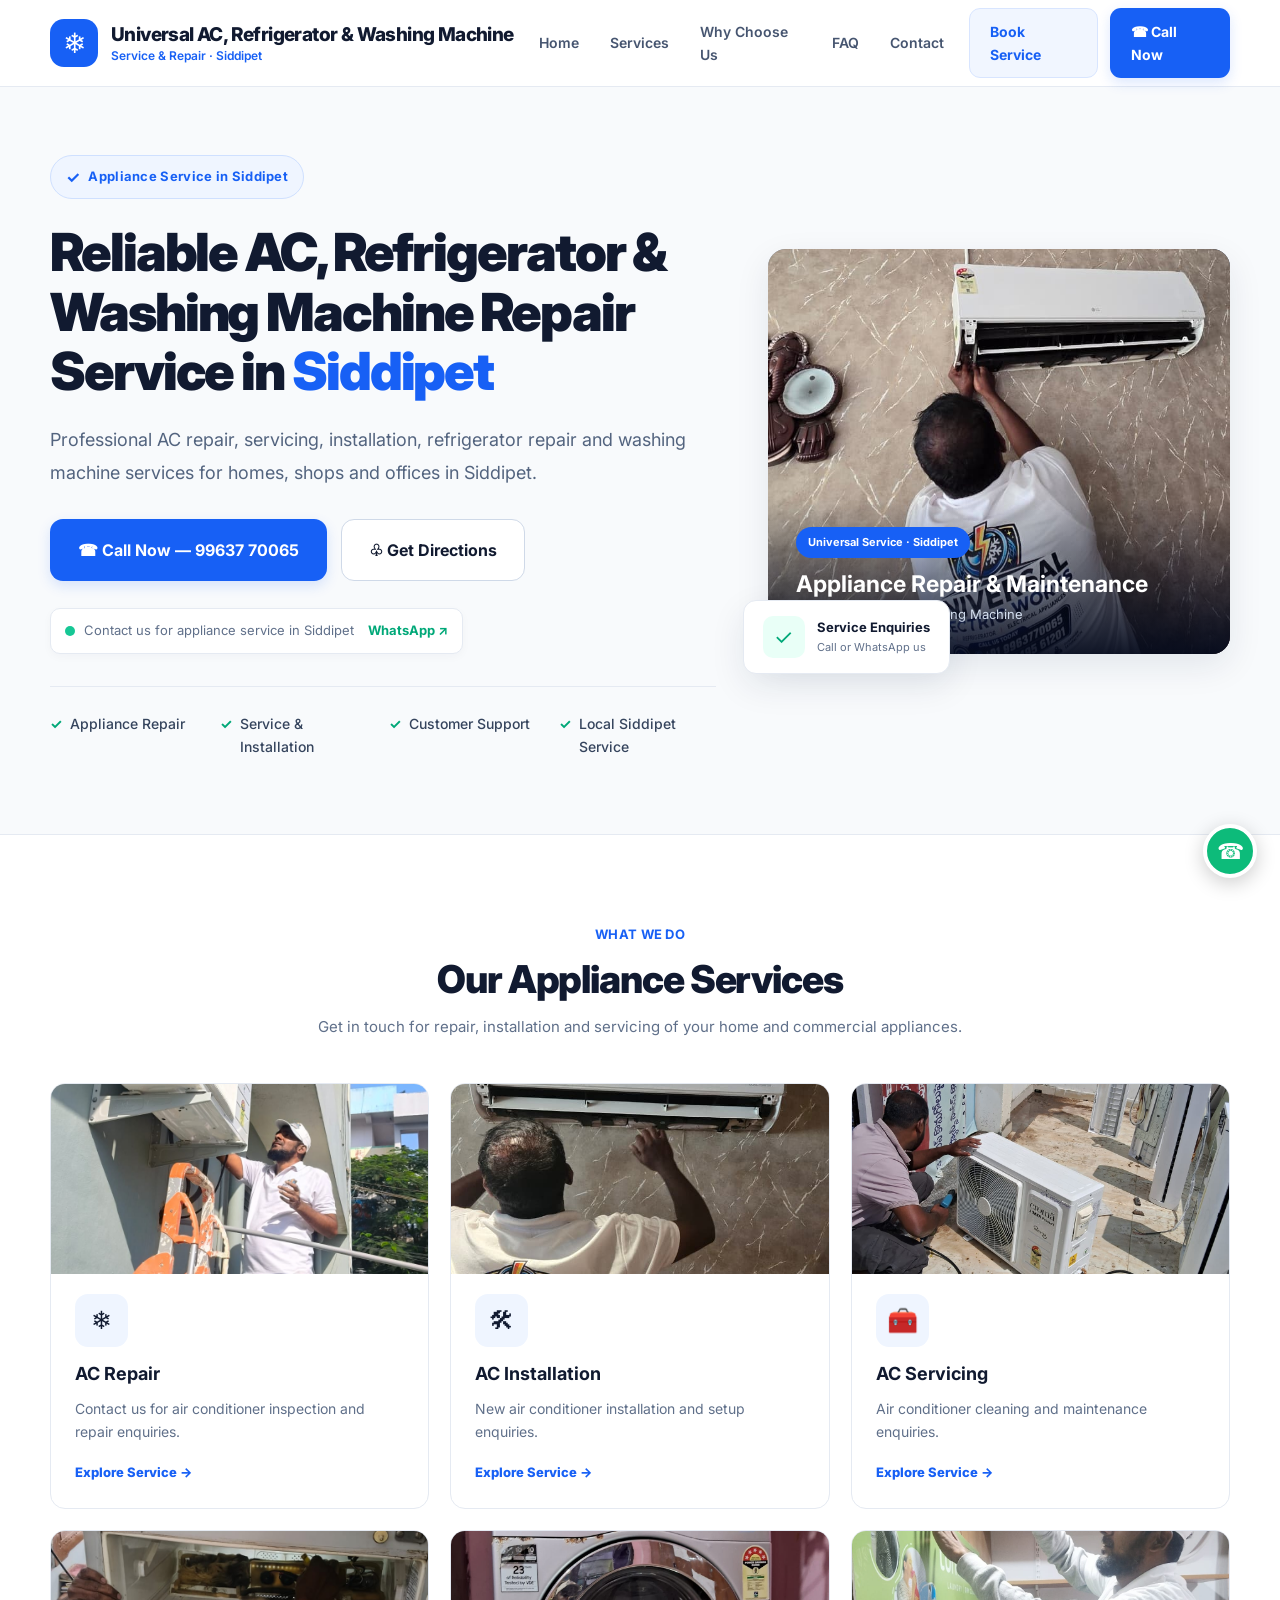
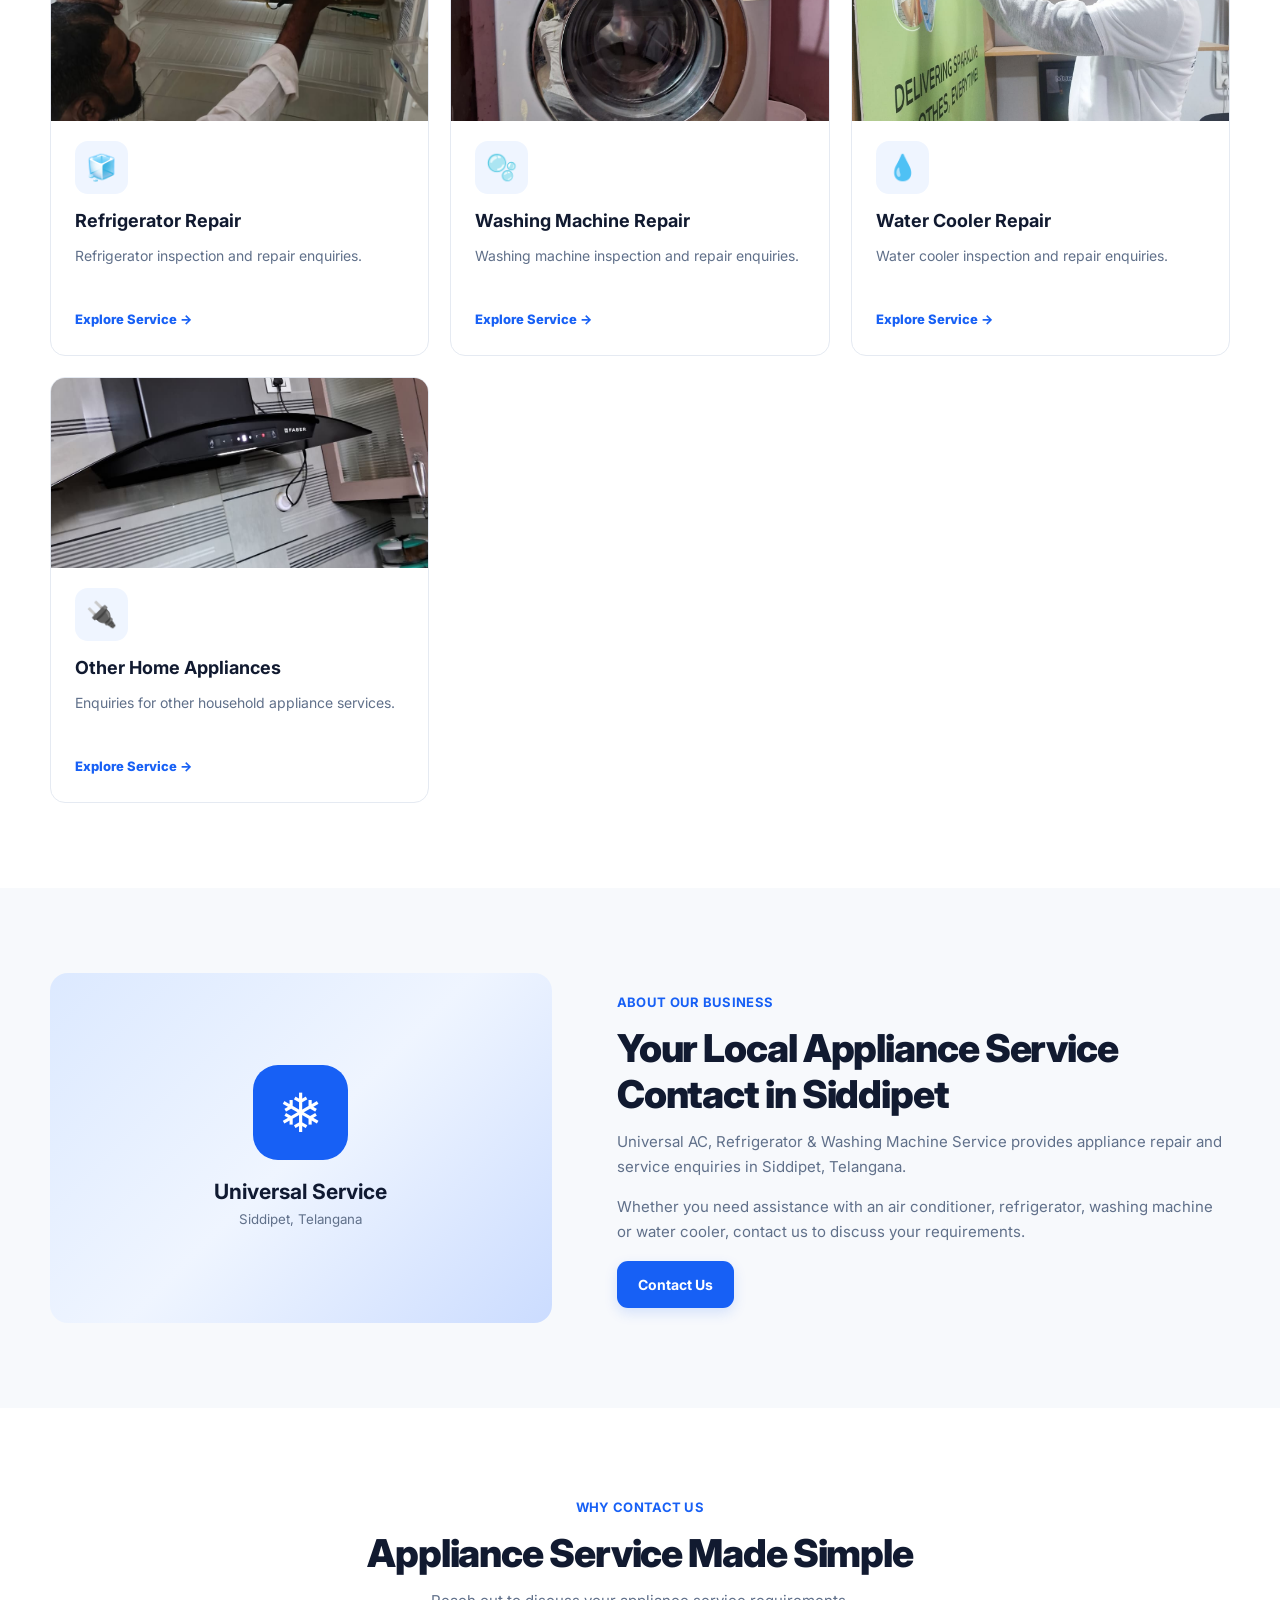
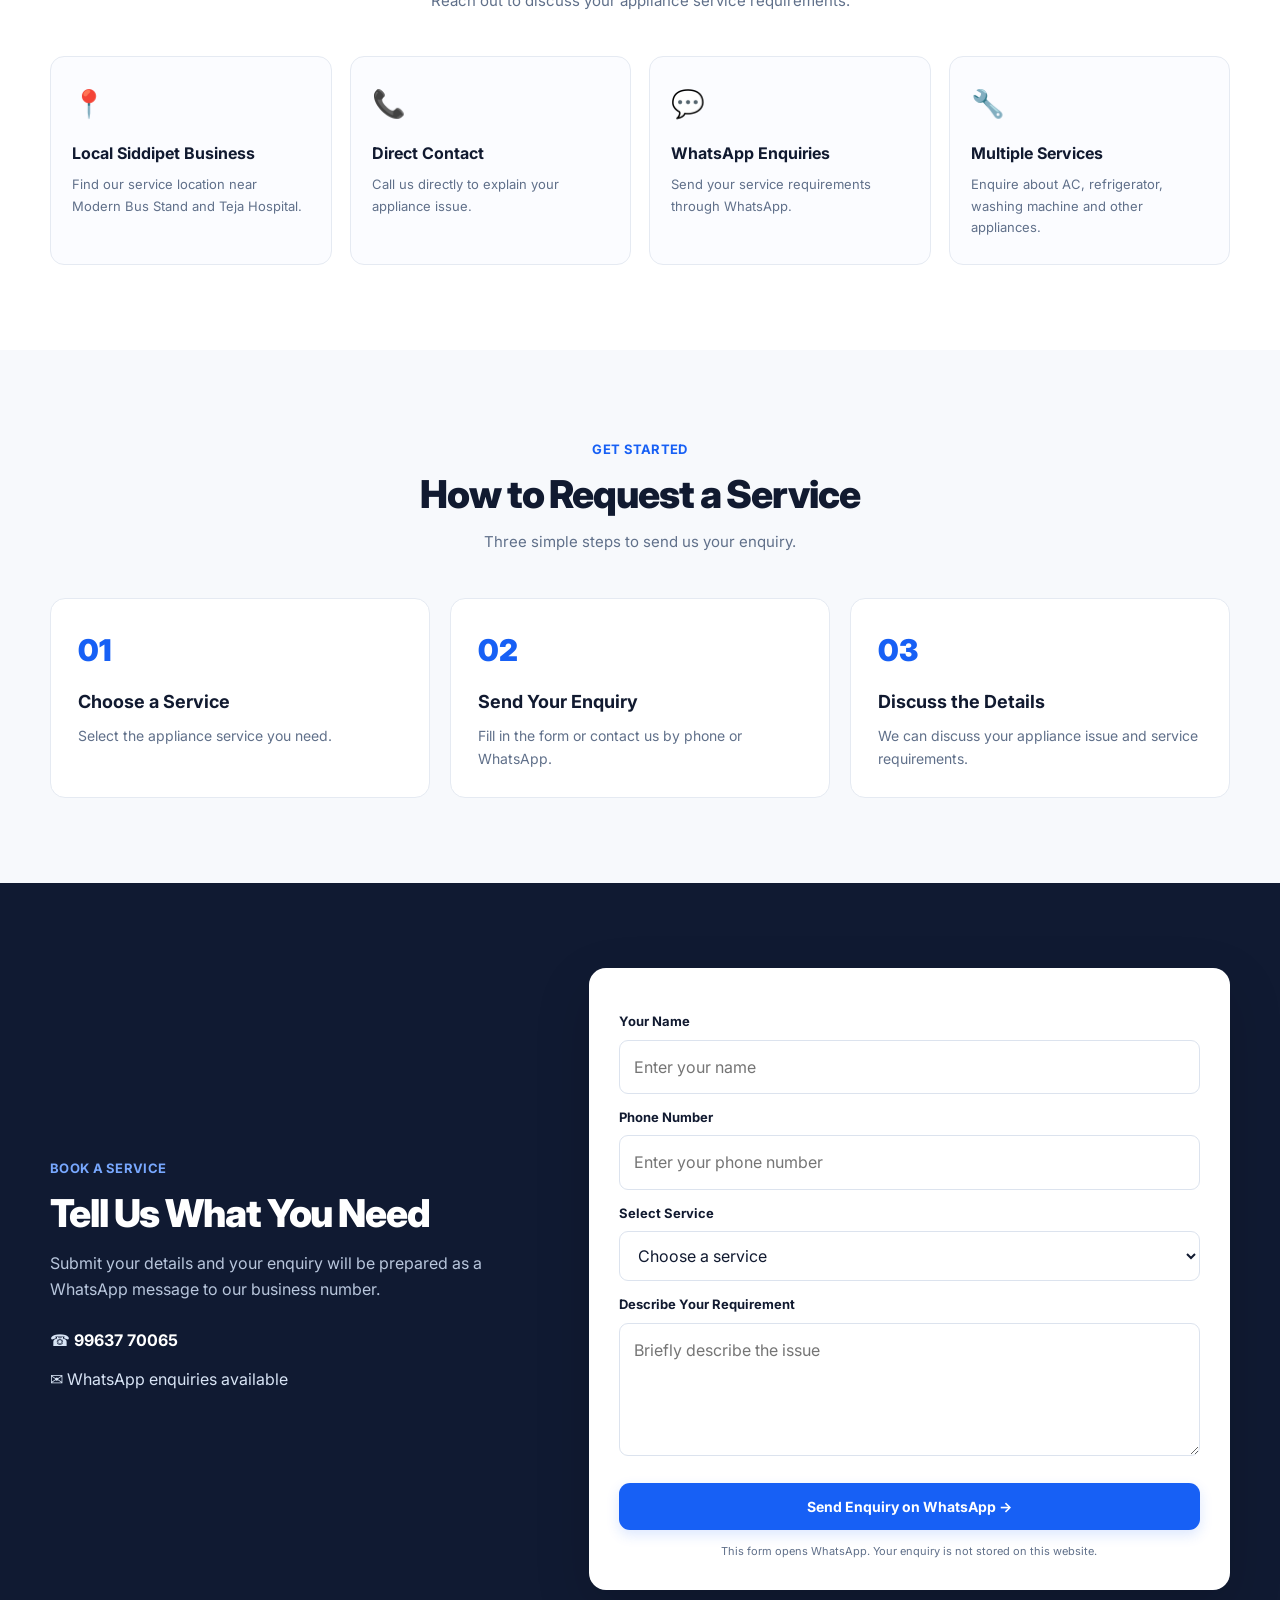
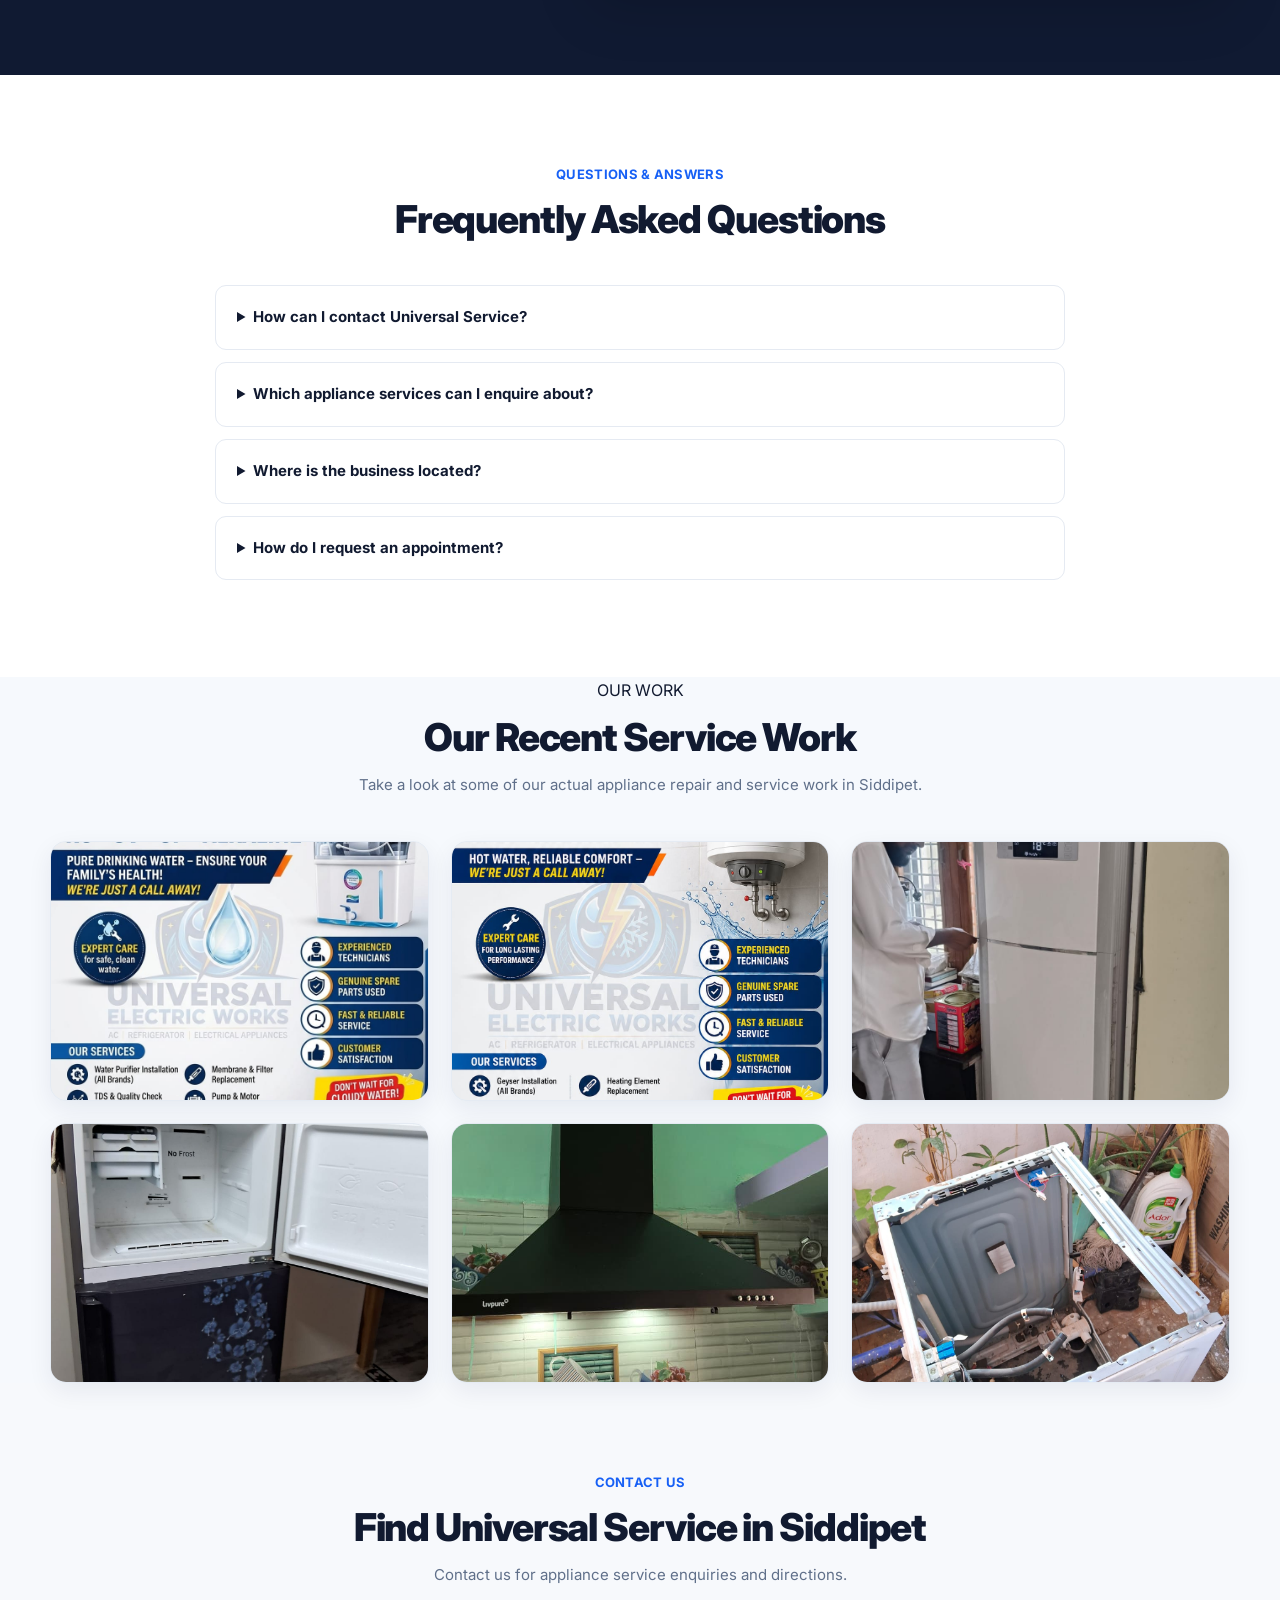
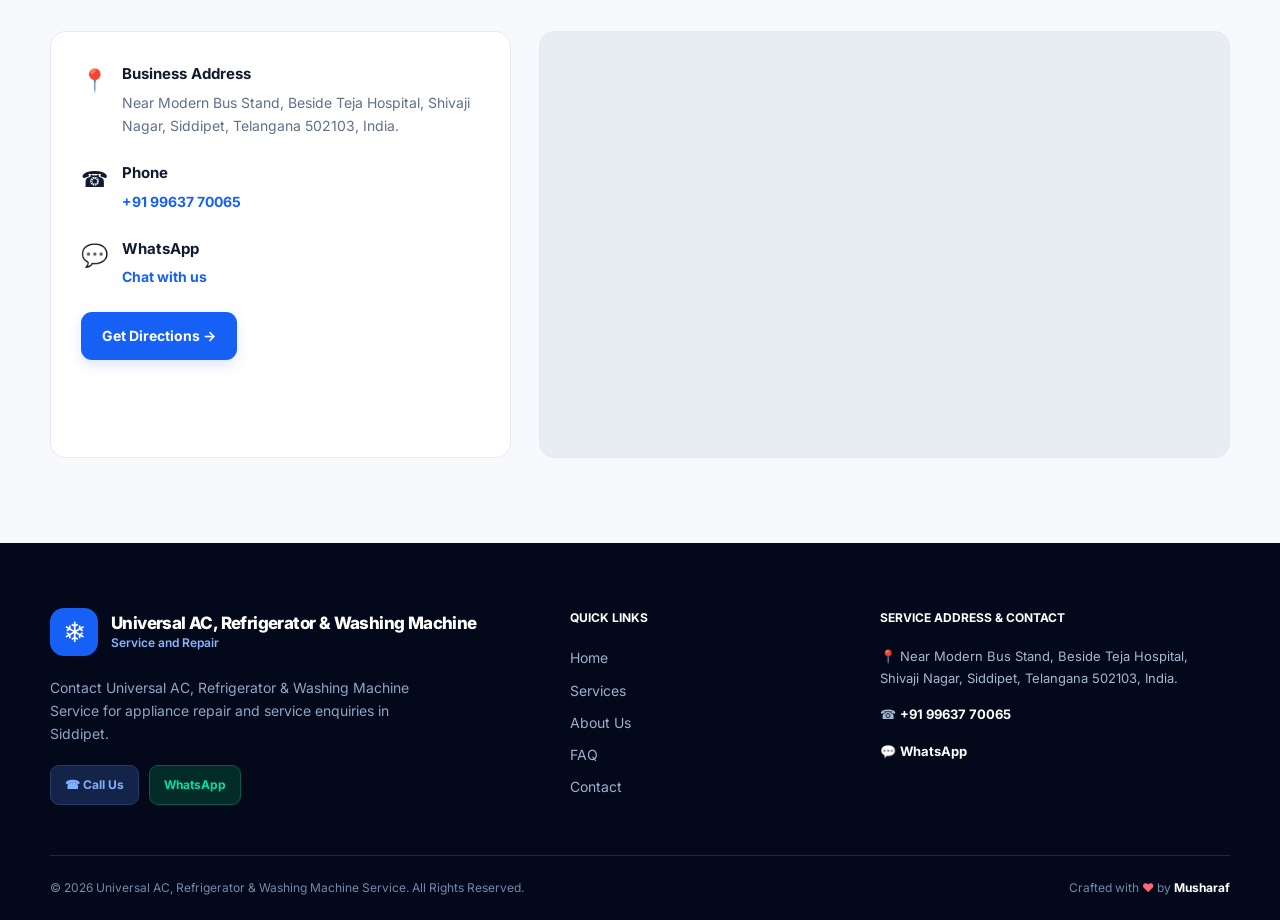
==== index.html @ df5260bf "Initial Universal Service website" ====
<!DOCTYPE html>
<html lang="en">
<head>
    <meta charset="UTF-8">
    <meta name="viewport" content="width=device-width, initial-scale=1.0">

    <title>Universal AC, Refrigerator & Washing Machine Service | Siddipet</title>
    <meta name="description" content="Contact Universal AC, Refrigerator & Washing Machine Service in Siddipet for AC repair, installation, servicing, refrigerator and washing machine repairs. Call 99637 70065.">
    <meta name="theme-color" content="#ffffff">

    <link rel="stylesheet" href="assets/css/style.css">
</head>
<body>

    <!-- HEADER -->
    <header class="site-header">
        <div class="container header-inner">

            <a href="index.html" class="brand">
                <span class="brand-icon">❄</span>
                <span class="brand-text">
                    <strong>Universal AC, Refrigerator & Washing Machine</strong>
                    <small>Service & Repair · Siddipet</small>
                </span>
            </a>

            <button class="menu-toggle" id="menuToggle" aria-label="Open navigation">
                <span></span>
                <span></span>
                <span></span>
            </button>

            <nav class="main-nav" id="mainNav">
                <a href="#home">Home</a>
                <a href="#services">Services</a>
                <a href="#why-us">Why Choose Us</a>
                <a href="#faq">FAQ</a>
                <a href="#contact">Contact</a>
            </nav>

            <div class="header-actions">
                <a href="#booking" class="button button-light">Book Service</a>
                <a href="tel:+919963770065" class="button button-primary">☎ Call Now</a>
            </div>

        </div>
    </header>


    <main>

        <!-- HERO -->
        <section class="hero-section" id="home">
            <div class="container hero-grid">

                <div class="hero-content">
                    <div class="eyebrow">
                        <span>✓</span> Appliance Service in Siddipet
                    </div>

                    <h1>
                        Reliable AC, Refrigerator & Washing Machine Repair Service in
                        <span>Siddipet</span>
                    </h1>

                    <p class="hero-description">
                        Professional AC repair, servicing, installation,
                        refrigerator repair and washing machine services
                        for homes, shops and offices in Siddipet.
                    </p>

                    <div class="hero-buttons">
                        <a href="tel:+919963770065" class="button button-primary button-large">
                            ☎ Call Now — 99637 70065
                        </a>

                        <a
                            href="https://www.google.com/maps/search/?api=1&query=Universal+AC+Refrigerator+Service+Near+Modern+Bus+Stand+Siddipet"
                            target="_blank"
                            rel="noopener"
                            class="button button-outline button-large">
                            ♧ Get Directions
                        </a>
                    </div>

                    <div class="availability-note">
                        <span class="availability-dot"></span>
                        <span>Contact us for appliance service in Siddipet</span>
                        <a href="https://wa.me/919963770065" target="_blank" rel="noopener">
                            WhatsApp ↗
                        </a>
                    </div>

                    <div class="hero-benefits">
                        <div>✓ <span>Appliance Repair</span></div>
                        <div>✓ <span>Service & Installation</span></div>
                        <div>✓ <span>Customer Support</span></div>
                        <div>✓ <span>Local Siddipet Service</span></div>
                    </div>
                </div>

                <div class="hero-visual">
                    <div class="hero-image">
                        <img
                            src="assets/images/hero-technician.jpeg"
                            alt="Appliance service technician working on equipment"
                            onerror="this.style.display='none'">

                        <div class="image-overlay">
                            <span class="image-tag">Universal Service · Siddipet</span>
                            <h2>Appliance Repair & Maintenance</h2>
                            <p>AC · Refrigerator · Washing Machine</p>
                        </div>
                    </div>

                    <div class="floating-support">
                        <span class="support-icon">✓</span>
                        <span>
                            <strong>Service Enquiries</strong>
                            <small>Call or WhatsApp us</small>
                        </span>
                    </div>
                </div>

            </div>
        </section>


        <!-- SERVICES -->
        <section class="section services-section" id="services">
            <div class="container">

                <div class="section-heading">
                    <span class="section-kicker">WHAT WE DO</span>
                    <h2>Our Appliance Services</h2>
                    <p>
                        Get in touch for repair, installation and servicing
                        of your home and commercial appliances.
                    </p>
                </div>

                <div class="services-grid">

                    <a href="services/ac-repair.html" class="service-card">
                         <img src="assets\images\ac-repair.jpeg"
                              alt="AC repair service"
                              class="service-card-image">
                        <div class="service-icon">❄</div>
                        <h3>AC Repair</h3>
                        <p>Contact us for air conditioner inspection and repair enquiries.</p>
                        <span class="service-link">Explore Service →</span>
                    </a>

                    <a href="services/ac-installation.html" class="service-card">
                        <img src="assets/images/ac-installation.jpeg" alt="AC installation" class="service-card-image">
                        <div class="service-icon">🛠</div>
                        <h3>AC Installation</h3>
                        <p>New air conditioner installation and setup enquiries.</p>
                        <span class="service-link">Explore Service →</span>
                    </a>

                    <a href="services/ac-servicing.html" class="service-card">
                        <img src="assets/images/ac-servicing.jpeg" alt="AC servicing" class="service-card-image">
                        <div class="service-icon">🧰</div>
                        <h3>AC Servicing</h3>
                        <p>Air conditioner cleaning and maintenance enquiries.</p>
                        <span class="service-link">Explore Service →</span>
                    </a>

                    <a href="services/refrigerator-repair.html" class="service-card">
                        <img src="assets/images/refrigerator-repair.jpeg" alt="Refrigerator repair" class="service-card-image">
                        <div class="service-icon">🧊</div>
                        <h3>Refrigerator Repair</h3>
                        <p>Refrigerator inspection and repair enquiries.</p>
                        <span class="service-link">Explore Service →</span>
                    </a>

                    <a href="services/washing-machine-repair.html" class="service-card">
                        <img src="assets/images/washing-machine-repair.jpeg" alt="Washing machine repair" class="service-card-image">
                        <div class="service-icon">🫧</div>
                        <h3>Washing Machine Repair</h3>
                        <p>Washing machine inspection and repair enquiries.</p>
                        <span class="service-link">Explore Service →</span>
                    </a>

                    <a href="services/water-cooler-repair.html" class="service-card">
                        <img src="assets/images/water-cooler-repair.jpeg" alt="Water cooler repair" class="service-card-image">
                        <div class="service-icon">💧</div>
                        <h3>Water Cooler Repair</h3>
                        <p>Water cooler inspection and repair enquiries.</p>
                        <span class="service-link">Explore Service →</span>
                    </a>

                    <a href="services/other-appliances.html" class="service-card">
                        <img src="assets/images/other-appliances.jpeg" alt="Other appliance repair" class="service-card-image">
                        <div class="service-icon">🔌</div>
                        <h3>Other Home Appliances</h3>
                        <p>Enquiries for other household appliance services.</p>
                        <span class="service-link">Explore Service →</span>
                    </a>

                </div>
            </div>
        </section>


        <!-- ABOUT -->
        <section class="section about-section" id="about">
            <div class="container about-grid">

                <div class="about-visual">
                    <div class="about-placeholder">
                        <span>❄</span>
                        <strong>Universal Service</strong>
                        <small>Siddipet, Telangana</small>
                    </div>
                </div>

                <div class="about-content">
                    <span class="section-kicker">ABOUT OUR BUSINESS</span>
                    <h2>Your Local Appliance Service Contact in Siddipet</h2>

                    <p>
                        Universal AC, Refrigerator & Washing Machine Service
                        provides appliance repair and service enquiries in
                        Siddipet, Telangana.
                    </p>

                    <p>
                        Whether you need assistance with an air conditioner,
                        refrigerator, washing machine or water cooler,
                        contact us to discuss your requirements.
                    </p>

                    <a href="#contact" class="button button-primary">Contact Us</a>
                </div>

            </div>
        </section>


        <!-- WHY CHOOSE US -->
        <section class="section why-section" id="why-us">
            <div class="container">

                <div class="section-heading">
                    <span class="section-kicker">WHY CONTACT US</span>
                    <h2>Appliance Service Made Simple</h2>
                    <p>Reach out to discuss your appliance service requirements.</p>
                </div>

                <div class="why-grid">
                    <div class="why-card">
                        <span class="why-icon">📍</span>
                        <h3>Local Siddipet Business</h3>
                        <p>Find our service location near Modern Bus Stand and Teja Hospital.</p>
                    </div>

                    <div class="why-card">
                        <span class="why-icon">📞</span>
                        <h3>Direct Contact</h3>
                        <p>Call us directly to explain your appliance issue.</p>
                    </div>

                    <div class="why-card">
                        <span class="why-icon">💬</span>
                        <h3>WhatsApp Enquiries</h3>
                        <p>Send your service requirements through WhatsApp.</p>
                    </div>

                    <div class="why-card">
                        <span class="why-icon">🔧</span>
                        <h3>Multiple Services</h3>
                        <p>Enquire about AC, refrigerator, washing machine and other appliances.</p>
                    </div>
                </div>

            </div>
        </section>


        <!-- HOW TO BOOK -->
        <section class="section booking-steps-section">
            <div class="container">

                <div class="section-heading">
                    <span class="section-kicker">GET STARTED</span>
                    <h2>How to Request a Service</h2>
                    <p>Three simple steps to send us your enquiry.</p>
                </div>

                <div class="steps-grid">
                    <div class="step-card">
                        <span class="step-number">01</span>
                        <h3>Choose a Service</h3>
                        <p>Select the appliance service you need.</p>
                    </div>

                    <div class="step-card">
                        <span class="step-number">02</span>
                        <h3>Send Your Enquiry</h3>
                        <p>Fill in the form or contact us by phone or WhatsApp.</p>
                    </div>

                    <div class="step-card">
                        <span class="step-number">03</span>
                        <h3>Discuss the Details</h3>
                        <p>We can discuss your appliance issue and service requirements.</p>
                    </div>
                </div>

            </div>
        </section>


        <!-- BOOKING FORM -->
        <section class="section booking-section" id="booking">
            <div class="container booking-grid">

                <div class="booking-copy">
                    <span class="section-kicker">BOOK A SERVICE</span>
                    <h2>Tell Us What You Need</h2>
                    <p>
                        Submit your details and your enquiry will be prepared
                        as a WhatsApp message to our business number.
                    </p>

                    <div class="booking-contact">
                        <p>☎ <a href="tel:+919963770065">99637 70065</a></p>
                        <p>✉ WhatsApp enquiries available</p>
                    </div>
                </div>

                <form class="booking-form" id="bookingForm">

                    <label for="customerName">Your Name</label>
                    <input
                        type="text"
                        id="customerName"
                        name="name"
                        placeholder="Enter your name"
                        required>

                    <label for="customerPhone">Phone Number</label>
                    <input
                        type="tel"
                        id="customerPhone"
                        name="phone"
                        placeholder="Enter your phone number"
                        required>

                    <label for="serviceType">Select Service</label>
                    <select id="serviceType" name="service" required>
                        <option value="">Choose a service</option>
                        <option>AC Repair</option>
                        <option>AC Installation</option>
                        <option>AC Servicing</option>
                        <option>Refrigerator Repair</option>
                        <option>Washing Machine Repair</option>
                        <option>Water Cooler Repair</option>
                        <option>Other Home Appliances</option>
                    </select>

                    <label for="customerMessage">Describe Your Requirement</label>
                    <textarea
                        id="customerMessage"
                        name="message"
                        rows="4"
                        placeholder="Briefly describe the issue"></textarea>

                    <button type="submit" class="button button-primary button-full">
                        Send Enquiry on WhatsApp →
                    </button>

                    <small class="form-note">
                        This form opens WhatsApp. Your enquiry is not stored on this website.
                    </small>

                </form>
            </div>
        </section>


        <!-- FAQ -->
        <section class="section faq-section" id="faq">
            <div class="container faq-container">

                <div class="section-heading">
                    <span class="section-kicker">QUESTIONS & ANSWERS</span>
                    <h2>Frequently Asked Questions</h2>
                </div>

                <details class="faq-item">
                    <summary>How can I contact Universal Service?</summary>
                    <p>Call 99637 70065 or send your enquiry through WhatsApp.</p>
                </details>

                <details class="faq-item">
                    <summary>Which appliance services can I enquire about?</summary>
                    <p>AC repair, AC installation, AC servicing, refrigerator repair, washing machine repair, water cooler repair and other home appliances.</p>
                </details>

                <details class="faq-item">
                    <summary>Where is the business located?</summary>
                    <p>Near Modern Bus Stand, beside Teja Hospital, Shivaji Nagar, Siddipet, Telangana 502103, India.</p>
                </details>

                <details class="faq-item">
                    <summary>How do I request an appointment?</summary>
                    <p>Fill in the enquiry form on this website. It will open WhatsApp with your details ready to send.</p>
                </details>

            </div>
        </section>


<!-- BUSINESS PHOTO GALLERY -->
<section class="gallery-section section-padding" id="gallery">
    <div class="container">

        <div class="section-heading">
            <span class="section-tag">OUR WORK</span>
            <h2>Our Recent Service Work</h2>
            <p>
                Take a look at some of our actual appliance
                repair and service work in Siddipet.
            </p>
        </div>

        <div class="gallery-grid">

            <div class="gallery-item">
                <img src="assets/images/gallery/work-1.jpeg"
                     alt="Universal Service business work photo 1"
                     loading="lazy">
            </div>

            <div class="gallery-item">
                <img src="assets/images/gallery/work-2.jpeg"
                     alt="Universal Service business work photo 2"
                     loading="lazy">
            </div>

            <div class="gallery-item">
                <img src="assets/images/gallery/work-3.jpeg"
                     alt="Universal Service business work photo 3"
                     loading="lazy">
            </div>

            <div class="gallery-item">
                <img src="assets/images/gallery/work-4.jpeg"
                     alt="Universal Service business work photo 4"
                     loading="lazy">
            </div>

            <div class="gallery-item">
                <img src="assets/images/gallery/work-5.jpeg"
                     alt="Universal Service business work photo 5"
                     loading="lazy">
            </div>

            <div class="gallery-item">
                <img src="assets/images/gallery/work-6.jpeg"
                     alt="Universal Service business work photo 6"
                     loading="lazy">
            </div>

        </div>

    </div>
</section>


        <!-- CONTACT AND MAP -->
        <section class="section contact-section" id="contact">
            <div class="container">

                <div class="section-heading">
                    <span class="section-kicker">CONTACT US</span>
                    <h2>Find Universal Service in Siddipet</h2>
                    <p>Contact us for appliance service enquiries and directions.</p>
                </div>

                <div class="contact-grid">

                    <div class="contact-details">
                        <div class="contact-item">
                            <span>📍</span>
                            <div>
                                <h3>Business Address</h3>
                                <p>
                                    Near Modern Bus Stand, Beside Teja Hospital,
                                    Shivaji Nagar, Siddipet, Telangana 502103, India.
                                </p>
                            </div>
                        </div>

                        <div class="contact-item">
                            <span>☎</span>
                            <div>
                                <h3>Phone</h3>
                                <p><a href="tel:+919963770065">+91 99637 70065</a></p>
                            </div>
                        </div>

                        <div class="contact-item">
                            <span>💬</span>
                            <div>
                                <h3>WhatsApp</h3>
                                <p><a href="https://wa.me/919963770065" target="_blank" rel="noopener">Chat with us</a></p>
                            </div>
                        </div>

                        <a
                            class="button button-primary"
                            href="https://www.google.com/maps/search/?api=1&query=Universal+AC+Refrigerator+Service+Near+Modern+Bus+Stand+Siddipet"
                            target="_blank"
                            rel="noopener">
                            Get Directions →
                        </a>
                    </div>

                    <div class="map-frame">
                    
                        <iframe
                            src="https://www.google.com/maps?q=Universal+AC+Refrigerator+Washing+Machine+Service,+Near+Modern+Bus+Stand,+Beside+Teja+Hospital,+Shivaji+Nagar,+Siddipet,+Telangana+502103&output=embed"
                            width="100%"
                            height="350"
                            style="border:0; border-radius:16px;"
                            allowfullscreen=""
                            loading="lazy"
                            referrerpolicy="no-referrer-when-downgrade"
                            title="Universal Service location in Siddipet">
                        </iframe>
                        <a
                            href="https://www.google.com/maps/dir/?api=1&destination=Universal+AC+Refrigerator+Washing+Machine+Service,+Near+Modern+Bus+Stand,+Beside+Teja+Hospital,+Shivaji+Nagar,+Siddipet,+Telangana+502103"
                            target="_blank"
                            rel="noopener noreferrer"
                            class="btn btn-primary"
                            >
                            Get Directions on Google Maps →
                        </a>

                        <div class="contact-quick-actions">
                            <a href="tel:+919963770065" class="btn btn-primary">
                                 📞 Call Universal Service
                            </a>

                            <a
                             href="https://wa.me/919963770065?text=Hello%2C%20I%20need%20appliance%20repair%20service%20in%20Siddipet."
                             target="_blank"
                             rel="noopener noreferrer"
                             class="btn btn-outline"
                            >
                             WhatsApp Us
                             </a>
                        </div>



                    </div>

                </div>
            </div>
        </section>

    </main>


    <!-- FOOTER -->
    <footer class="site-footer">
        <div class="container">

            <div class="footer-grid">

                <div class="footer-about">
                    <a href="index.html" class="brand footer-brand">
                        <span class="brand-icon">❄</span>
                        <span class="brand-text">
                            <strong>Universal AC, Refrigerator & Washing Machine </strong>
                            <small>Service and Repair</small>
                        </span>
                    </a>

                    <p>
                        Contact Universal AC, Refrigerator & Washing Machine
                        Service for appliance repair and service enquiries in Siddipet.
                    </p>

                    <div class="footer-buttons">
                        <a href="tel:+919963770065">☎ Call Us</a>
                        <a href="https://wa.me/919963770065" target="_blank" rel="noopener">WhatsApp</a>
                    </div>
                </div>

                <div class="footer-links">
                    <h3>QUICK LINKS</h3>
                    <a href="#home">Home</a>
                    <a href="#services">Services</a>
                    <a href="#about">About Us</a>
                    <a href="#faq">FAQ</a>
                    <a href="#contact">Contact</a>
                </div>

                <div class="footer-contact">
                    <h3>SERVICE ADDRESS & CONTACT</h3>
                    <p>📍 Near Modern Bus Stand, Beside Teja Hospital, Shivaji Nagar, Siddipet, Telangana 502103, India.</p>
                    <p>☎ <a href="tel:+919963770065">+91 99637 70065</a></p>
                    <p>💬 <a href="https://wa.me/919963770065" target="_blank" rel="noopener">WhatsApp</a></p>
                </div>

            </div>

            <div class="footer-bottom">
                <p>
                    © <span id="currentYear"></span>
                    Universal AC, Refrigerator & Washing Machine Service.
                    All Rights Reserved.
                </p>

                <p class="crafted-credit">
                    Crafted with <span>♥</span> by <strong>Musharaf</strong>
                </p>
            </div>

        </div>
    </footer>


    <!-- FLOATING WHATSAPP -->
    <a
        href="https://wa.me/919963770065"
        class="floating-whatsapp"
        target="_blank"
        rel="noopener"
        aria-label="Chat on WhatsApp">
        ☎
    </a>

    <script src="assets/js/script.js"></script>
</body>
</html>
---- assets/css/style.css ----
@import url('https://fonts.googleapis.com/css2?family=Inter:wght@400;500;600;700;800;900&display=swap');

:root {
    --blue: #1760f5;
    --blue-dark: #104bd0;
    --navy: #101a32;
    --navy-deep: #03091b;
    --text: #111a30;
    --muted: #60708a;
    --light: #f7f9fc;
    --border: #e5eaf2;
    --white: #ffffff;
    --green: #00a878;
    --shadow: 0 12px 35px rgba(16, 35, 70, 0.09);
}

* {
    margin: 0;
    padding: 0;
    box-sizing: border-box;
}

html {
    scroll-behavior: smooth;
    scroll-padding-top: 90px;
}

body {
    font-family: 'Inter', Arial, sans-serif;
    color: var(--text);
    background: var(--white);
    line-height: 1.65;
}

a {
    color: inherit;
    text-decoration: none;
}

button,
input,
select,
textarea {
    font: inherit;
}

.container {
    width: min(1180px, calc(100% - 40px));
    margin: 0 auto;
}

/* HEADER */

.site-header {
    position: sticky;
    top: 0;
    z-index: 1000;
    background: rgba(255, 255, 255, 0.97);
    border-bottom: 1px solid var(--border);
    backdrop-filter: blur(14px);
}

.header-inner {
    min-height: 86px;
    display: flex;
    align-items: center;
    justify-content: space-between;
    gap: 25px;
}

.brand {
    display: inline-flex;
    align-items: center;
    gap: 13px;
    flex-shrink: 0;
}

.brand-icon {
    width: 48px;
    height: 48px;
    display: grid;
    place-items: center;
    background: var(--blue);
    color: white;
    font-size: 28px;
    border-radius: 14px;
}

.brand-text {
    display: flex;
    flex-direction: column;
    line-height: 1.35;
}

.brand-text strong {
    font-size: 19px;
    font-weight: 800;
    letter-spacing: -0.6px;
}

.brand-text small {
    color: var(--blue);
    font-size: 12px;
    font-weight: 600;
}

.main-nav {
    display: flex;
    align-items: center;
    gap: 31px;
}

.main-nav a {
    color: #465570;
    font-size: 14px;
    font-weight: 600;
    transition: color 0.2s;
}

.main-nav a:hover {
    color: var(--blue);
}

.header-actions {
    display: flex;
    gap: 12px;
    align-items: center;
}

.button {
    display: inline-flex;
    justify-content: center;
    align-items: center;
    gap: 9px;
    min-height: 44px;
    padding: 11px 20px;
    border-radius: 11px;
    border: 1px solid transparent;
    font-size: 14px;
    font-weight: 700;
    cursor: pointer;
    transition: 0.2s ease;
}

.button:hover {
    transform: translateY(-2px);
}

.button-primary {
    background: var(--blue);
    color: white;
    box-shadow: 0 5px 13px rgba(23, 96, 245, 0.15);
}

.button-primary:hover {
    background: var(--blue-dark);
}

.button-light {
    background: #f1f6ff;
    color: var(--blue);
    border-color: #d8e5ff;
}

.button-outline {
    background: white;
    color: var(--text);
    border-color: #cfd9e8;
}

.button-large {
    min-height: 62px;
    padding: 15px 27px;
    font-size: 16px;
    border-radius: 13px;
}

.button-full {
    width: 100%;
}

.menu-toggle {
    display: none;
    width: 42px;
    height: 42px;
    border: 1px solid var(--border);
    background: white;
    border-radius: 10px;
    cursor: pointer;
    padding: 10px;
}

.menu-toggle span {
    display: block;
    height: 2px;
    background: var(--navy);
    margin: 5px 0;
    border-radius: 3px;
}

/* HERO */

.hero-section {
    background: #f8fafc;
    padding: 68px 0 76px;
    border-bottom: 1px solid var(--border);
}

.hero-grid {
    display: grid;
    grid-template-columns: 1.18fr 0.82fr;
    gap: 52px;
    align-items: center;
}

.eyebrow,
.section-kicker {
    display: inline-flex;
    align-items: center;
    gap: 8px;
    color: var(--blue);
    font-size: 13px;
    font-weight: 700;
    letter-spacing: 0.3px;
}

.eyebrow {
    padding: 8px 15px;
    border: 1px solid #cfe0ff;
    background: #eff5ff;
    border-radius: 30px;
    margin-bottom: 24px;
}

.eyebrow span {
    font-size: 16px;
}

.hero-content h1 {
    max-width: 700px;
    font-size: clamp(38px, 4.1vw, 57px);
    line-height: 1.13;
    font-weight: 900;
    letter-spacing: -2.1px;
    margin-bottom: 23px;
}

.hero-content h1 span {
    color: var(--blue);
}

.hero-description {
    max-width: 680px;
    color: #53647f;
    font-size: 18px;
    line-height: 1.8;
    margin-bottom: 30px;
}

.hero-buttons {
    display: flex;
    flex-wrap: wrap;
    gap: 14px;
}

.availability-note {
    display: flex;
    flex-wrap: wrap;
    align-items: center;
    gap: 9px;
    margin-top: 27px;
    padding: 11px 14px;
    width: fit-content;
    max-width: 100%;
    background: white;
    border: 1px solid var(--border);
    border-radius: 10px;
    color: var(--muted);
    font-size: 13px;
    box-shadow: 0 3px 10px rgba(20, 40, 70, 0.03);
}

.availability-note a {
    color: var(--green);
    font-weight: 700;
    margin-left: 5px;
}

.availability-dot {
    width: 10px;
    height: 10px;
    background: #16c795;
    border-radius: 50%;
}

.hero-benefits {
    display: grid;
    grid-template-columns: repeat(4, 1fr);
    gap: 13px;
    border-top: 1px solid var(--border);
    margin-top: 32px;
    padding-top: 25px;
    color: var(--green);
    font-size: 14px;
    font-weight: 700;
}

.hero-benefits div {
    display: flex;
    gap: 8px;
    align-items: flex-start;
}

.hero-benefits span {
    color: #35445d;
    font-weight: 500;
}

.hero-visual {
    position: relative;
    padding: 10px 0 20px;
}

.hero-image {
    min-height: 405px;
    position: relative;
    overflow: hidden;
    border-radius: 18px;
    background:
        linear-gradient(135deg, rgba(16, 35, 70, 0.18), rgba(3, 9, 27, 0.9)),
        linear-gradient(135deg, #9eb4c5, #354963 55%, #101a32);
    box-shadow: var(--shadow);
}

.hero-image img {
    position: absolute;
    inset: 0;
    width: 100%;
    height: 100%;
    object-fit: cover;
}

.image-overlay {
    position: absolute;
    inset: auto 0 0;
    padding: 28px;
    color: white;
    background: linear-gradient(transparent, rgba(3, 9, 27, 0.92));
}

.image-tag {
    display: inline-block;
    padding: 6px 12px;
    margin-bottom: 12px;
    border-radius: 20px;
    background: var(--blue);
    color: white;
    font-size: 11px;
    font-weight: 700;
}

.image-overlay h2 {
    font-size: 23px;
    line-height: 1.3;
}

.image-overlay p {
    color: #d4dfef;
    font-size: 13px;
    margin-top: 5px;
}

.floating-support {
    position: absolute;
    left: -25px;
    bottom: 0;
    display: flex;
    align-items: center;
    gap: 12px;
    padding: 15px 19px;
    background: white;
    border: 1px solid var(--border);
    border-radius: 13px;
    box-shadow: var(--shadow);
}

.support-icon {
    width: 42px;
    height: 42px;
    display: grid;
    place-items: center;
    color: var(--green);
    background: #e9fff7;
    border-radius: 10px;
    font-size: 22px;
}

.floating-support strong,
.floating-support small {
    display: block;
}

.floating-support strong {
    font-size: 13px;
}

.floating-support small {
    color: var(--muted);
    font-size: 11px;
}

/* SHARED SECTIONS */

.section {
    padding: 85px 0;
}

.section-heading {
    max-width: 680px;
    margin: 0 auto 43px;
    text-align: center;
}

.section-heading h2,
.about-content h2,
.booking-copy h2 {
    font-size: clamp(29px, 3vw, 39px);
    line-height: 1.2;
    letter-spacing: -1.1px;
    margin: 10px 0 13px;
    font-weight: 850;
}

.section-heading p {
    color: var(--muted);
    font-size: 15px;
}

/* SERVICES */

.services-section {
    background: white;
}

.services-grid {
    display: grid;
    grid-template-columns: repeat(3, 1fr);
    gap: 21px;
}

.service-card {
    padding: 27px;
    border: 1px solid var(--border);
    border-radius: 15px;
    background: white;
    transition: 0.25s ease;
}

.service-card:hover {
    transform: translateY(-5px);
    border-color: #b8d0ff;
    box-shadow: var(--shadow);
}

.service-icon {
    width: 53px;
    height: 53px;
    display: grid;
    place-items: center;
    background: #eff5ff;
    border-radius: 13px;
    font-size: 25px;
    margin-bottom: 19px;
}

.service-card h3 {
    font-size: 18px;
    margin-bottom: 8px;
}

.service-card p {
    color: var(--muted);
    font-size: 14px;
    min-height: 48px;
}

.service-link {
    display: inline-block;
    color: var(--blue);
    font-size: 13px;
    font-weight: 800;
    margin-top: 17px;
}

/* ABOUT */

.about-section {
    background: var(--light);
}

.about-grid {
    display: grid;
    grid-template-columns: 0.9fr 1.1fr;
    align-items: center;
    gap: 65px;
}

.about-visual {
    min-height: 350px;
    display: grid;
    place-items: center;
    border-radius: 18px;
    background: linear-gradient(135deg, #dce9ff, #eff5ff 50%, #cbdcff);
}

.about-placeholder {
    display: flex;
    flex-direction: column;
    align-items: center;
    color: var(--navy);
}

.about-placeholder span {
    display: grid;
    place-items: center;
    width: 95px;
    height: 95px;
    background: var(--blue);
    color: white;
    border-radius: 25px;
    font-size: 54px;
    margin-bottom: 15px;
}

.about-placeholder strong {
    font-size: 21px;
}

.about-placeholder small {
    color: var(--muted);
}

.about-content p {
    color: var(--muted);
    margin-bottom: 16px;
    font-size: 15px;
}

/* WHY US */

.why-section {
    background: white;
}

.why-grid {
    display: grid;
    grid-template-columns: repeat(4, 1fr);
    gap: 18px;
}

.why-card {
    padding: 25px 21px;
    background: #fbfcff;
    border: 1px solid var(--border);
    border-radius: 14px;
}

.why-icon {
    font-size: 27px;
}

.why-card h3 {
    font-size: 16px;
    margin: 13px 0 8px;
}

.why-card p {
    color: var(--muted);
    font-size: 13px;
}

/* BOOKING STEPS */

.booking-steps-section {
    background: var(--light);
}

.steps-grid {
    display: grid;
    grid-template-columns: repeat(3, 1fr);
    gap: 20px;
}

.step-card {
    padding: 27px;
    background: white;
    border: 1px solid var(--border);
    border-radius: 15px;
}

.step-number {
    color: var(--blue);
    font-size: 30px;
    font-weight: 900;
}

.step-card h3 {
    margin: 12px 0 7px;
    font-size: 18px;
}

.step-card p {
    color: var(--muted);
    font-size: 14px;
}

/* BOOKING FORM */

.booking-section {
    background: #101a32;
    color: white;
}

.booking-grid {
    display: grid;
    grid-template-columns: 0.85fr 1.15fr;
    gap: 65px;
    align-items: center;
}

.booking-copy .section-kicker {
    color: #78a8ff;
}

.booking-copy h2 {
    color: white;
}

.booking-copy > p {
    color: #b8c6dc;
    max-width: 440px;
    margin-bottom: 25px;
}

.booking-contact p {
    color: #d8e4f5;
    margin: 12px 0;
}

.booking-contact a {
    color: white;
    font-weight: 700;
}

.booking-form {
    padding: 30px;
    background: white;
    color: var(--text);
    border-radius: 17px;
    box-shadow: 0 20px 55px rgba(0, 0, 0, 0.15);
}

.booking-form label {
    display: block;
    margin: 13px 0 7px;
    font-size: 13px;
    font-weight: 700;
}

.booking-form input,
.booking-form select,
.booking-form textarea {
    width: 100%;
    padding: 13px 14px;
    border: 1px solid #dce3ee;
    border-radius: 9px;
    outline: none;
    color: var(--text);
    background: white;
}

.booking-form input:focus,
.booking-form select:focus,
.booking-form textarea:focus {
    border-color: var(--blue);
    box-shadow: 0 0 0 3px rgba(23, 96, 245, 0.1);
}

.booking-form textarea {
    resize: vertical;
}

.booking-form button {
    margin-top: 19px;
}

.form-note {
    display: block;
    color: var(--muted);
    font-size: 11px;
    margin-top: 12px;
    text-align: center;
}

/* FAQ */

.faq-section {
    background: white;
}

.faq-container {
    max-width: 850px;
}

.faq-item {
    padding: 19px 21px;
    border: 1px solid var(--border);
    border-radius: 11px;
    margin-bottom: 12px;
    background: #fff;
}

.faq-item summary {
    cursor: pointer;
    font-weight: 700;
    font-size: 15px;
}

.faq-item p {
    color: var(--muted);
    font-size: 14px;
    margin-top: 12px;
}

/* CONTACT */

.contact-section {
    background: var(--light);
}

.contact-grid {
    display: grid;
    grid-template-columns: 0.8fr 1.2fr;
    gap: 28px;
}

.contact-details {
    padding: 30px;
    background: white;
    border: 1px solid var(--border);
    border-radius: 15px;
}

.contact-item {
    display: flex;
    gap: 14px;
    margin-bottom: 24px;
}

.contact-item > span {
    font-size: 22px;
}

.contact-item h3 {
    font-size: 15px;
    margin-bottom: 4px;
}

.contact-item p {
    color: var(--muted);
    font-size: 14px;
}

.contact-item a {
    color: var(--blue);
    font-weight: 700;
}

.map-frame {
    min-height: 350px;
    overflow: hidden;
    border-radius: 15px;
    border: 1px solid var(--border);
    background: #e8edf4;
}

.map-frame iframe {
    display: block;
    width: 100%;
    height: 100%;
    min-height: 350px;
    border: 0;
}

/* FOOTER */

.site-footer {
    padding: 65px 0 0;
    color: #d4deef;
    background: var(--navy-deep);
}

.footer-grid {
    display: grid;
    grid-template-columns: 1.3fr 0.7fr 1fr;
    gap: 65px;
    padding-bottom: 48px;
}

.footer-brand .brand-text strong {
    color: white;
    font-size: 17px;
}

.footer-brand .brand-text small {
    color: #8bb5ff;
}

.footer-about > p {
    max-width: 390px;
    color: #91a5c3;
    font-size: 14px;
    margin: 20px 0;
}

.footer-buttons {
    display: flex;
    gap: 10px;
    flex-wrap: wrap;
}

.footer-buttons a {
    padding: 9px 14px;
    color: #80b1ff;
    border: 1px solid #253c69;
    background: #142449;
    border-radius: 9px;
    font-size: 12px;
    font-weight: 700;
}

.footer-buttons a:last-child {
    color: #00dfa5;
    border-color: #075c4a;
    background: #032b27;
}

.footer-links h3,
.footer-contact h3 {
    color: white;
    font-size: 12px;
    margin-bottom: 19px;
}

.footer-links a {
    display: block;
    color: #9fb1cc;
    font-size: 14px;
    margin: 9px 0;
}

.footer-links a:hover,
.footer-contact a:hover {
    color: white;
}

.footer-contact p {
    color: #a7b8d1;
    font-size: 13px;
    margin-bottom: 15px;
}

.footer-contact a {
    color: white;
    font-weight: 700;
}

.footer-bottom {
    min-height: 65px;
    padding: 18px 0;
    display: flex;
    justify-content: space-between;
    align-items: center;
    flex-wrap: wrap;
    gap: 10px;
    border-top: 1px solid #1b2942;
    color: #7589a8;
    font-size: 12px;
}

.crafted-credit span {
    color: #ff647c;
}

.crafted-credit strong {
    color: white;
}

/* FLOATING WHATSAPP */

.floating-whatsapp {
    position: fixed;
    right: 23px;
    bottom: 22px;
    z-index: 900;
    width: 54px;
    height: 54px;
    display: grid;
    place-items: center;
    color: white;
    background: #0dbb7a;
    border: 4px solid white;
    border-radius: 50%;
    box-shadow: 0 5px 20px rgba(0, 0, 0, 0.2);
    font-size: 22px;
}

/* RESPONSIVE */

@media (max-width: 1050px) {
    .main-nav {
        gap: 17px;
    }

    .header-inner {
        gap: 15px;
    }

    .brand-text strong {
        font-size: 16px;
    }

    .hero-grid {
        gap: 30px;
    }

    .hero-benefits {
        grid-template-columns: repeat(2, 1fr);
    }

    .why-grid {
        grid-template-columns: repeat(2, 1fr);
    }
}

@media (max-width: 800px) {
    .header-inner {
        min-height: 73px;
    }

    .menu-toggle {
        display: block;
        margin-left: auto;
    }

    .main-nav {
        display: none;
        position: absolute;
        top: 73px;
        left: 0;
        right: 0;
        padding: 18px 22px;
        background: white;
        border-bottom: 1px solid var(--border);
        box-shadow: var(--shadow);
    }

    .main-nav.active {
        display: flex;
        flex-direction: column;
        align-items: flex-start;
        gap: 18px;
    }

    .header-actions {
        display: none;
    }

    .hero-grid,
    .about-grid,
    .booking-grid,
    .contact-grid {
        grid-template-columns: 1fr;
    }

    .hero-section {
        padding: 48px 0 60px;
    }

    .hero-content h1 {
        font-size: clamp(37px, 8vw, 51px);
    }

    .hero-visual {
        margin: 10px 0 0;
    }

    .hero-image {
        min-height: 360px;
    }

    .floating-support {
        left: 12px;
    }

    .services-grid {
        grid-template-columns: repeat(2, 1fr);
    }

    .about-grid,
    .booking-grid {
        gap: 35px;
    }

    .footer-grid {
        grid-template-columns: 1fr 1fr;
        gap: 35px;
    }

    .footer-about {
        grid-column: 1 / -1;
    }
}

@media (max-width: 540px) {
    .container {
        width: min(100% - 30px, 1180px);
    }

    .brand {
        gap: 9px;
    }

    .brand-icon {
        width: 42px;
        height: 42px;
        font-size: 24px;
        border-radius: 12px;
    }

    .brand-text strong {
        font-size: 14px;
    }

    .brand-text small {
        font-size: 10px;
    }

    .hero-section {
        padding: 38px 0 50px;
    }

    .hero-content h1 {
        font-size: 37px;
        letter-spacing: -1.5px;
    }

    .hero-description {
        font-size: 15px;
    }

    .hero-buttons {
        flex-direction: column;
    }

    .hero-buttons .button {
        width: 100%;
    }

    .availability-note {
        align-items: flex-start;
    }

    .hero-benefits {
        font-size: 12px;
    }

    .hero-image {
        min-height: 300px;
    }

    .image-overlay {
        padding: 20px;
    }

    .image-overlay h2 {
        font-size: 19px;
    }

    .section {
        padding: 62px 0;
    }

    .section-heading {
        margin-bottom: 30px;
    }

    .services-grid,
    .why-grid,
    .steps-grid {
        grid-template-columns: 1fr;
    }

    .service-card {
        padding: 23px;
    }

    .about-visual {
        min-height: 260px;
    }

    .booking-form,
    .contact-details {
        padding: 22px;
    }

    .footer-grid {
        grid-template-columns: 1fr;
        gap: 30px;
    }

    .footer-about {
        grid-column: auto;
    }

    .footer-bottom {
        align-items: flex-start;
        flex-direction: column;
    }

    .floating-whatsapp {
        right: 15px;
        bottom: 15px;
    }
}

/* INDIVIDUAL SERVICE PAGES */

.service-detail-hero {
    padding: 85px 0;
    background: #f4f7fc;
    border-bottom: 1px solid var(--border);
}

.service-detail-content {
    max-width: 800px;
}

.service-detail-content h1 {
    font-size: clamp(36px, 5vw, 54px);
    line-height: 1.15;
    margin: 16px 0;
    letter-spacing: -1.5px;
}

.service-detail-content > p,
.service-detail-description {
    color: var(--muted);
    font-size: 17px;
    margin-bottom: 25px;
}

.service-detail-grid {
    display: grid;
    grid-template-columns: 1.2fr 0.8fr;
    gap: 50px;
}

.service-detail-grid h2 {
    font-size: 30px;
    margin: 12px 0;
}

.service-detail-grid h3 {
    margin: 22px 0 12px;
}

.service-detail-list {
    padding-left: 22px;
    color: var(--muted);
    margin-bottom: 25px;
}

.service-detail-list li {
    padding: 6px 0;
}

.service-detail-contact {
    padding: 28px;
    background: var(--light);
    border: 1px solid var(--border);
    border-radius: 15px;
    align-self: start;
}

.service-detail-contact p {
    color: var(--muted);
    margin: 12px 0;
    font-size: 14px;
}

.service-detail-contact a:not(.button) {
    color: var(--blue);
    font-weight: 700;
}

@media (max-width: 700px) {
    .service-detail-grid {
        grid-template-columns: 1fr;
        gap: 30px;
    }

    .service-detail-hero {
        padding: 55px 0;
    }
}

/* SERVICE CARD PHOTOGRAPHS */

.service-card {
    overflow: hidden;
    padding: 0 0 24px;
}


/* Larger images in Our Appliance Services */


.service-card-image {
    display: block;
    width: 100%;
    height: 260px;
    object-fit: cover;
    object-position: center;
    background: #eaf0f8;
}

/* Adjust image height for tablets */
@media (max-width: 992px) {
    .service-card-image {
        height: 230px;
    }
}

/* Adjust image height for mobile */
@media (max-width: 600px) {
    .service-card-image {
        height: 240px;
    }
}

/* Adjust image height for tablets */  
@media (max-width: 992px) {
    .service-card-image {
        height: 230px;
    }
}

/* Adjust image height for mobile */
@media (max-width: 600px) {
    .service-card-image {
        height: 240px;
    }
}


.service-card .service-icon {
    margin: 20px 24px 12px;
}

.service-card h3,
.service-card p,
.service-card .service-link {
    margin-left: 24px;
    margin-right: 24px;
}

.service-card p {
    min-height: 48px;
}

/* SERVICE CARD IMAGES */

.service-card {
    overflow: hidden;
    padding: 0 0 24px;
}

.service-card-image {
    display: block;
    width: 100%;
    height: 190px;
    object-fit: cover;
    background: #eaf0f8;
}

.service-card .service-icon {
    margin: 20px 24px 12px;
}

.service-card h3,
.service-card p,
.service-card .service-link {
    margin-left: 24px;
    margin-right: 24px;
}

/* =================================
   INDIVIDUAL SERVICE DETAIL PAGES
================================= */

.service-detail-hero {
    max-width: 1200px;
    margin: 0 auto;
    padding: 85px 24px;
    display: grid;
    grid-template-columns: 1fr 1fr;
    align-items: center;
    gap: 55px;
}

.service-detail-content h1 {
    font-size: clamp(34px, 4vw, 52px);
    line-height: 1.15;
    color: #102b50;
    margin: 18px 0;
}

.service-detail-content h1 span {
    color: #2478e5;
}

.service-detail-content p {
    color: #64748b;
    font-size: 17px;
    line-height: 1.8;
}

.service-detail-buttons {
    display: flex;
    flex-wrap: wrap;
    gap: 14px;
    margin-top: 28px;
}

.service-detail-image img {
    display: block;
    width: 100%;
    height: 390px;
    object-fit: cover;
    border-radius: 22px;
}

.service-detail-section {
    background: #f5f8fc;
}

.service-detail-grid {
    max-width: 1150px;
    margin: 40px auto 0;
    display: grid;
    grid-template-columns: repeat(2, 1fr);
    gap: 22px;
}

.service-detail-card {
    padding: 28px;
    background: #ffffff;
    border: 1px solid #e7edf5;
    border-radius: 16px;
}

.service-detail-card h3 {
    color: #102b50;
    margin-bottom: 10px;
}

.service-detail-card p {
    color: #64748b;
    line-height: 1.7;
}

.service-detail-cta {
    padding: 75px 24px;
    text-align: center;
    background: #102b50;
    color: #ffffff;
}

.service-detail-cta h2 {
    font-size: 32px;
    margin-bottom: 14px;
}

.service-detail-cta p {
    color: #d5e1f0;
    margin-bottom: 25px;
}

@media (max-width: 768px) {
    .service-detail-hero {
        grid-template-columns: 1fr;
        padding: 55px 20px;
        gap: 30px;
    }

    .service-detail-image img {
        height: 270px;
    }

    .service-detail-grid {
        grid-template-columns: 1fr;
        margin-left: 20px;
        margin-right: 20px;
    }

    .service-detail-cta h2 {
        font-size: 26px;
    }
}


/* SERVICE DETAIL PAGE IMAGE AND LAYOUT */

.service-detail-layout {
    display: grid;
    grid-template-columns: 1fr 1fr;
    align-items: center;
    gap: 50px;
}

.service-detail-image img {
    display: block;
    width: 100%;
    height: 420px;
    object-fit: cover;
    object-position: center;
    border-radius: 22px;
}

.service-detail-section {
    background: #f5f8fc;
}

.service-detail-grid {
    display: grid;
    grid-template-columns: repeat(2, minmax(0, 1fr));
    gap: 25px;
    margin-top: 35px;
}

.service-detail-card {
    padding: 30px;
    background: #ffffff;
    border: 1px solid #e5ebf3;
    border-radius: 18px;
}

.service-detail-card h3 {
    color: #102b50;
    margin-bottom: 18px;
}

.service-detail-card p {
    color: #64748b;
    line-height: 1.8;
    margin-bottom: 15px;
}

.service-detail-list {
    padding-left: 22px;
    color: #64748b;
    line-height: 2;
}

.service-detail-cta {
    padding: 65px 20px;
    background: #102b50;
    color: #ffffff;
    text-align: center;
}

.service-detail-cta h2 {
    margin-bottom: 15px;
}

.service-detail-cta p {
    color: #d5e1f0;
    margin-bottom: 25px;
}

@media (max-width: 768px) {
    .service-detail-layout {
        grid-template-columns: 1fr;
        gap: 30px;
    }

    .service-detail-image img {
        height: 300px;
    }

    .service-detail-grid {
        grid-template-columns: 1fr;
    }
}

/* BUSINESS PHOTO GALLERY */

.gallery-section {
    background: #f6f9fd;
}

.gallery-grid {
    display: grid;
    grid-template-columns: repeat(3, 1fr);
    gap: 22px;
    margin-top: 40px;
}

.gallery-item {
    overflow: hidden;
    height: 260px;
    border-radius: 16px;
    background: #eaf0f8;
    border: 1px solid #e5ebf3;
    box-shadow: 0 8px 24px rgba(15, 35, 65, 0.07);
}

.gallery-item img {
    width: 100%;
    height: 100%;
    display: block;
    object-fit: cover;
    transition: transform 0.4s ease;
}

.gallery-item:hover img {
    transform: scale(1.06);
}

@media (max-width: 900px) {
    .gallery-grid {
        grid-template-columns: repeat(2, 1fr);
    }

    .gallery-item {
        height: 230px;
    }
}

@media (max-width: 600px) {
    .gallery-grid {
        grid-template-columns: 1fr;
        gap: 18px;
    }

    .gallery-item {
        height: 250px;
    }
}

/* CONTACT QUICK ACTIONS */

.contact-quick-actions {
    display: flex;
    flex-wrap: wrap;
    gap: 14px;
    margin-top: 22px;
}

.contact-quick-actions .btn {
    text-decoration: none;
    text-align: center;
}

@media (max-width: 600px) {
    .contact-quick-actions {
        flex-direction: column;
    }

    .contact-quick-actions .btn {
        width: 100%;
        box-sizing: border-box;
    }
}
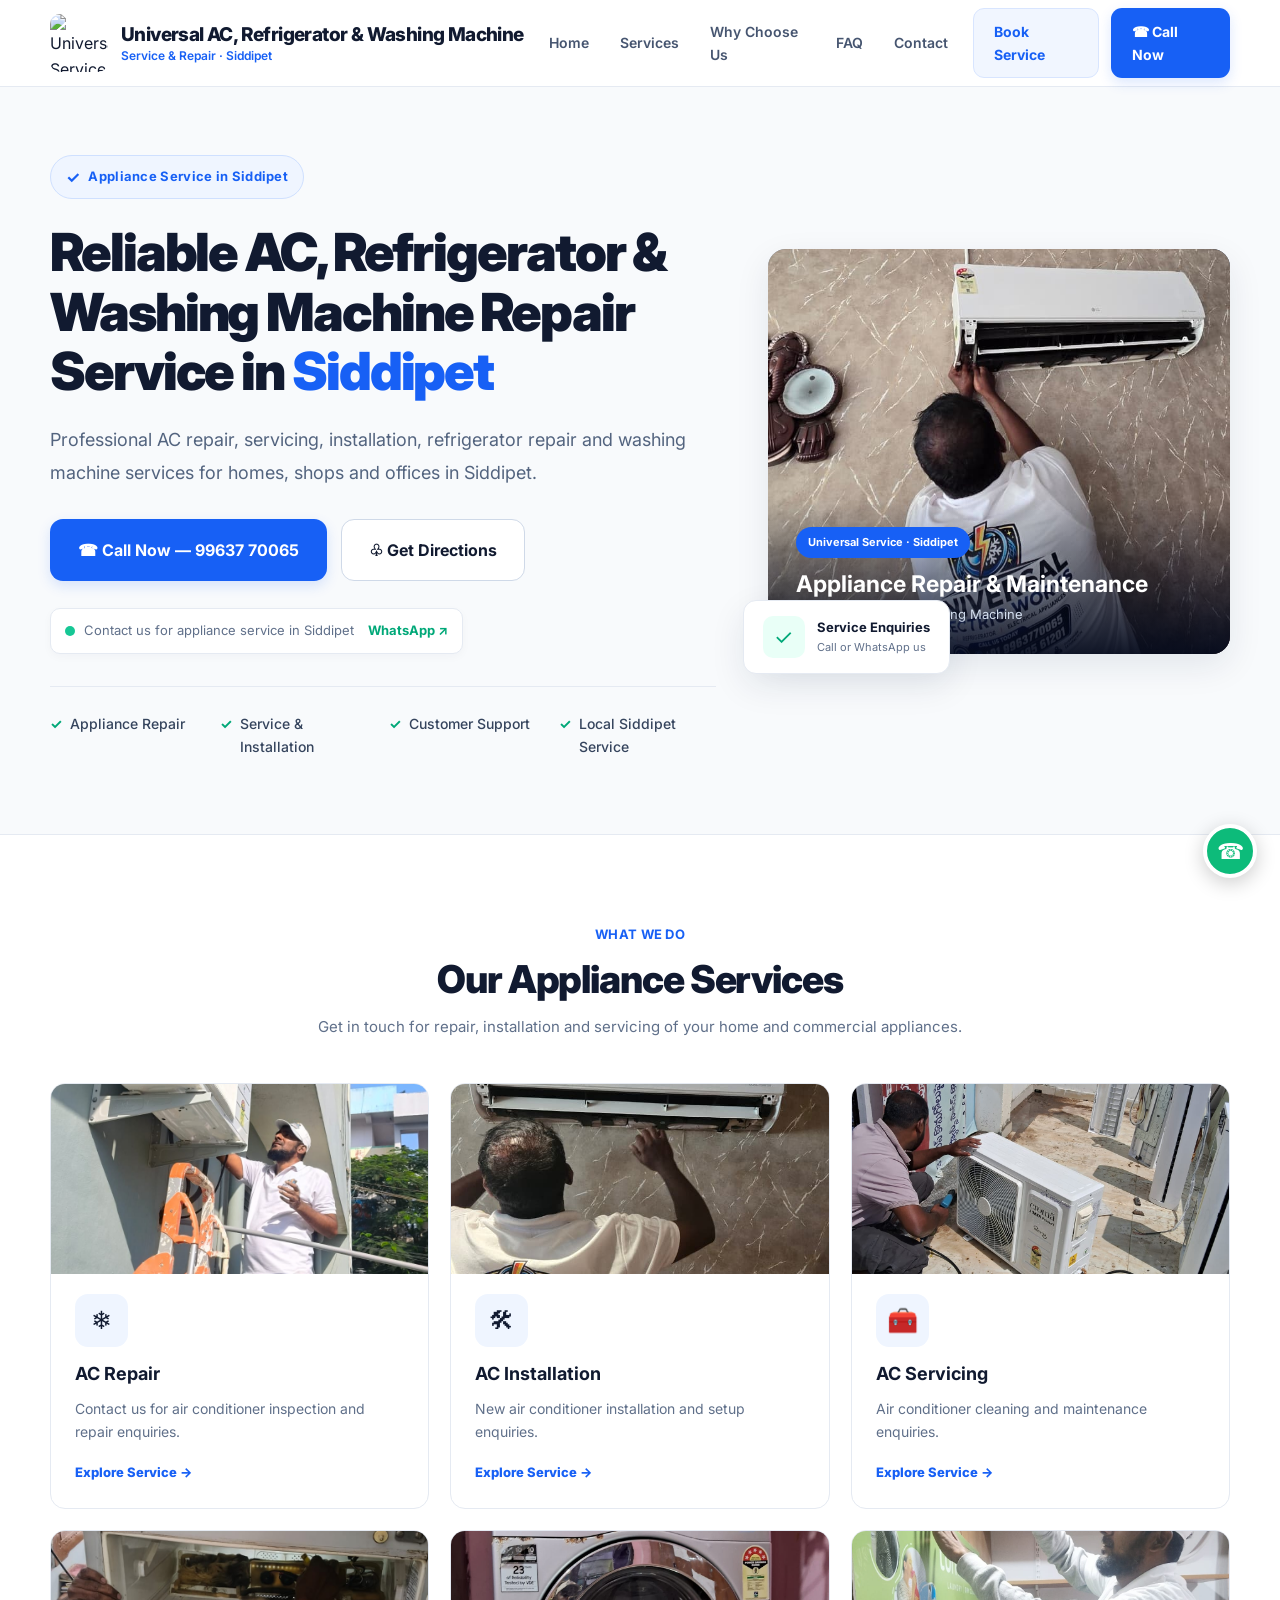
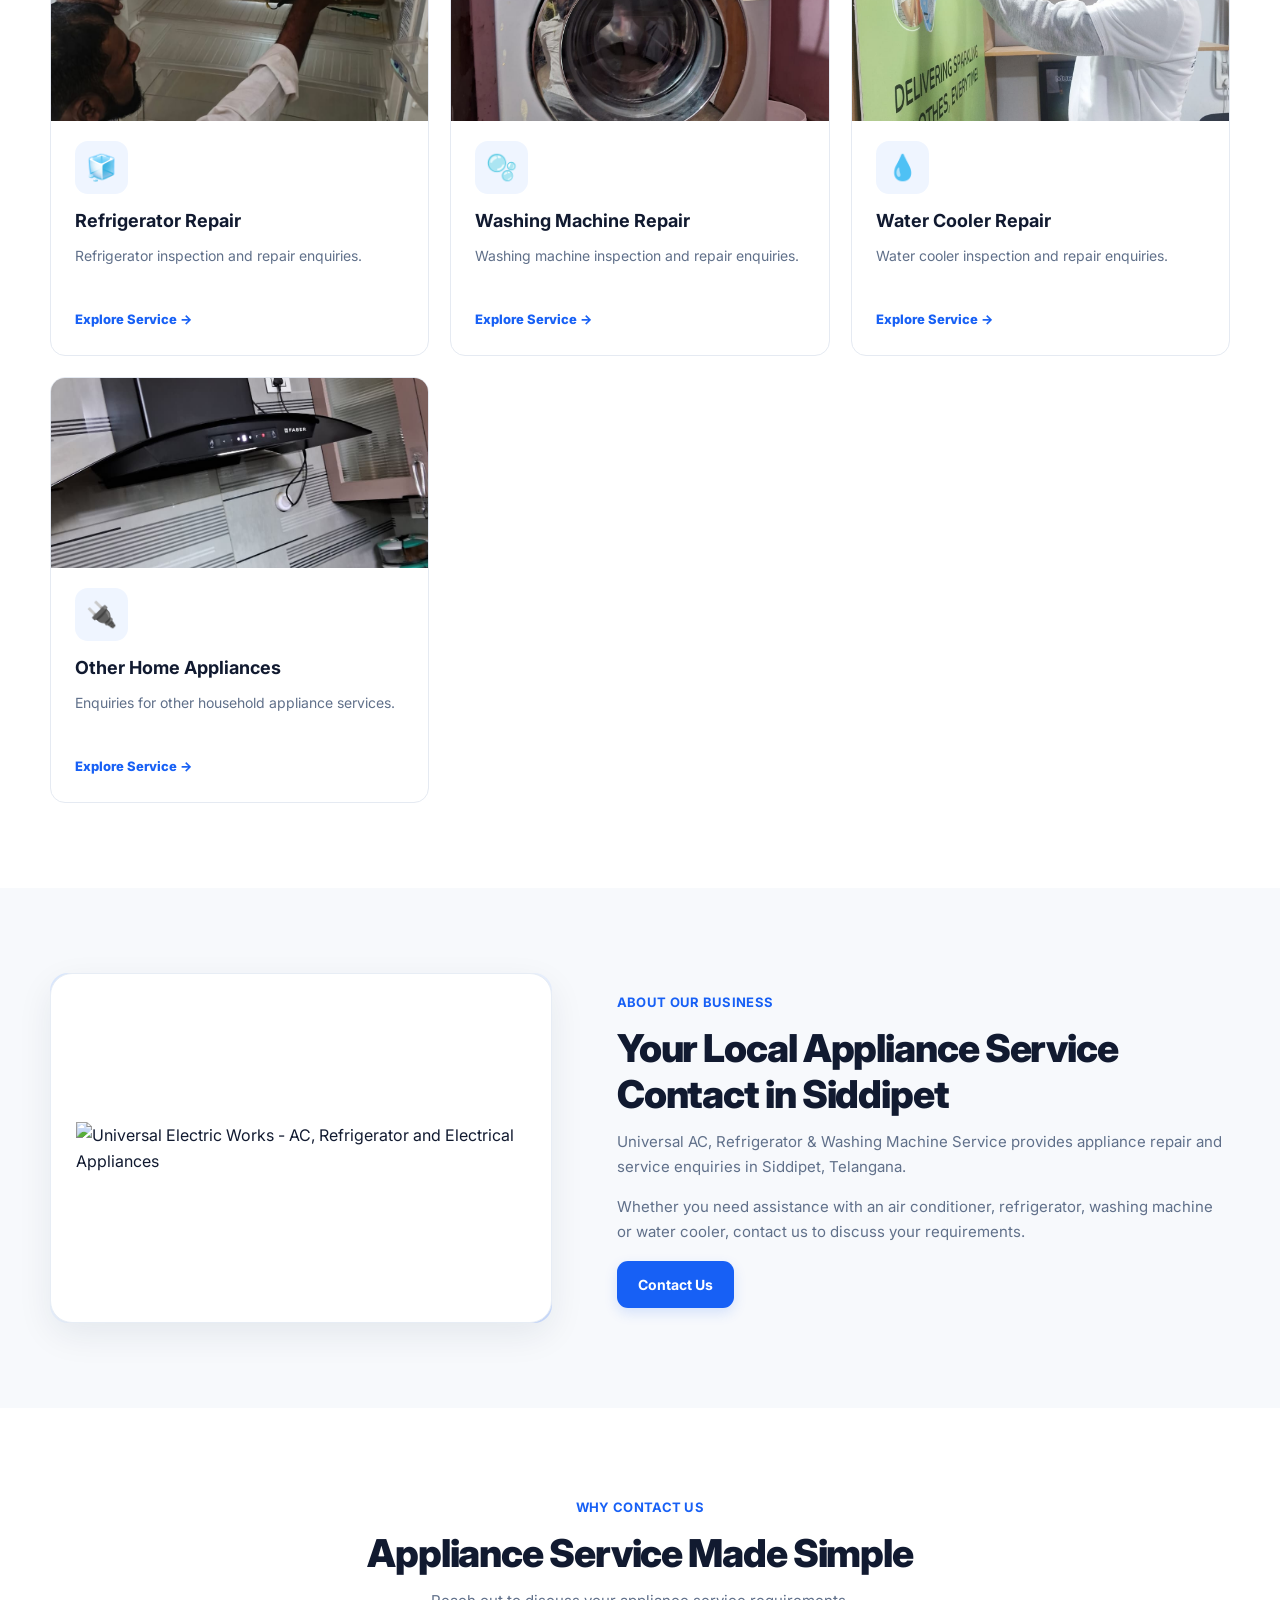
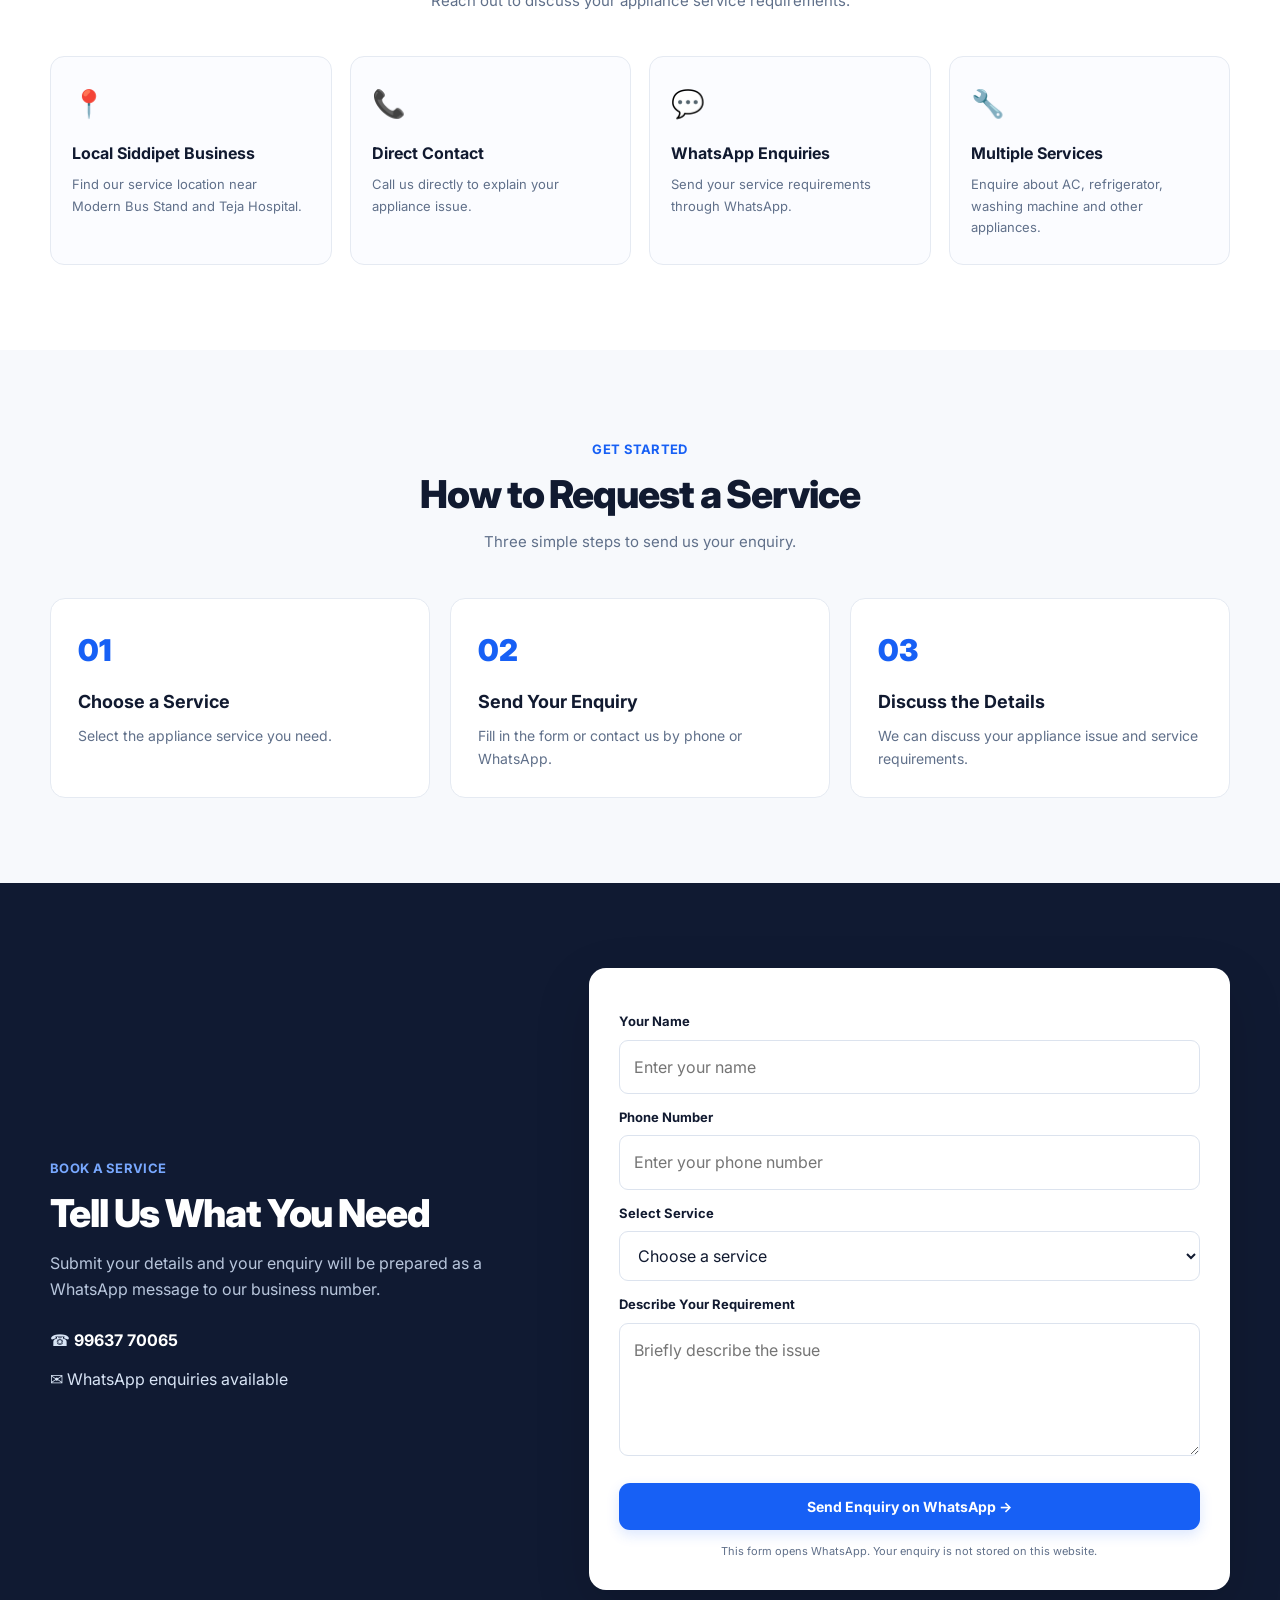
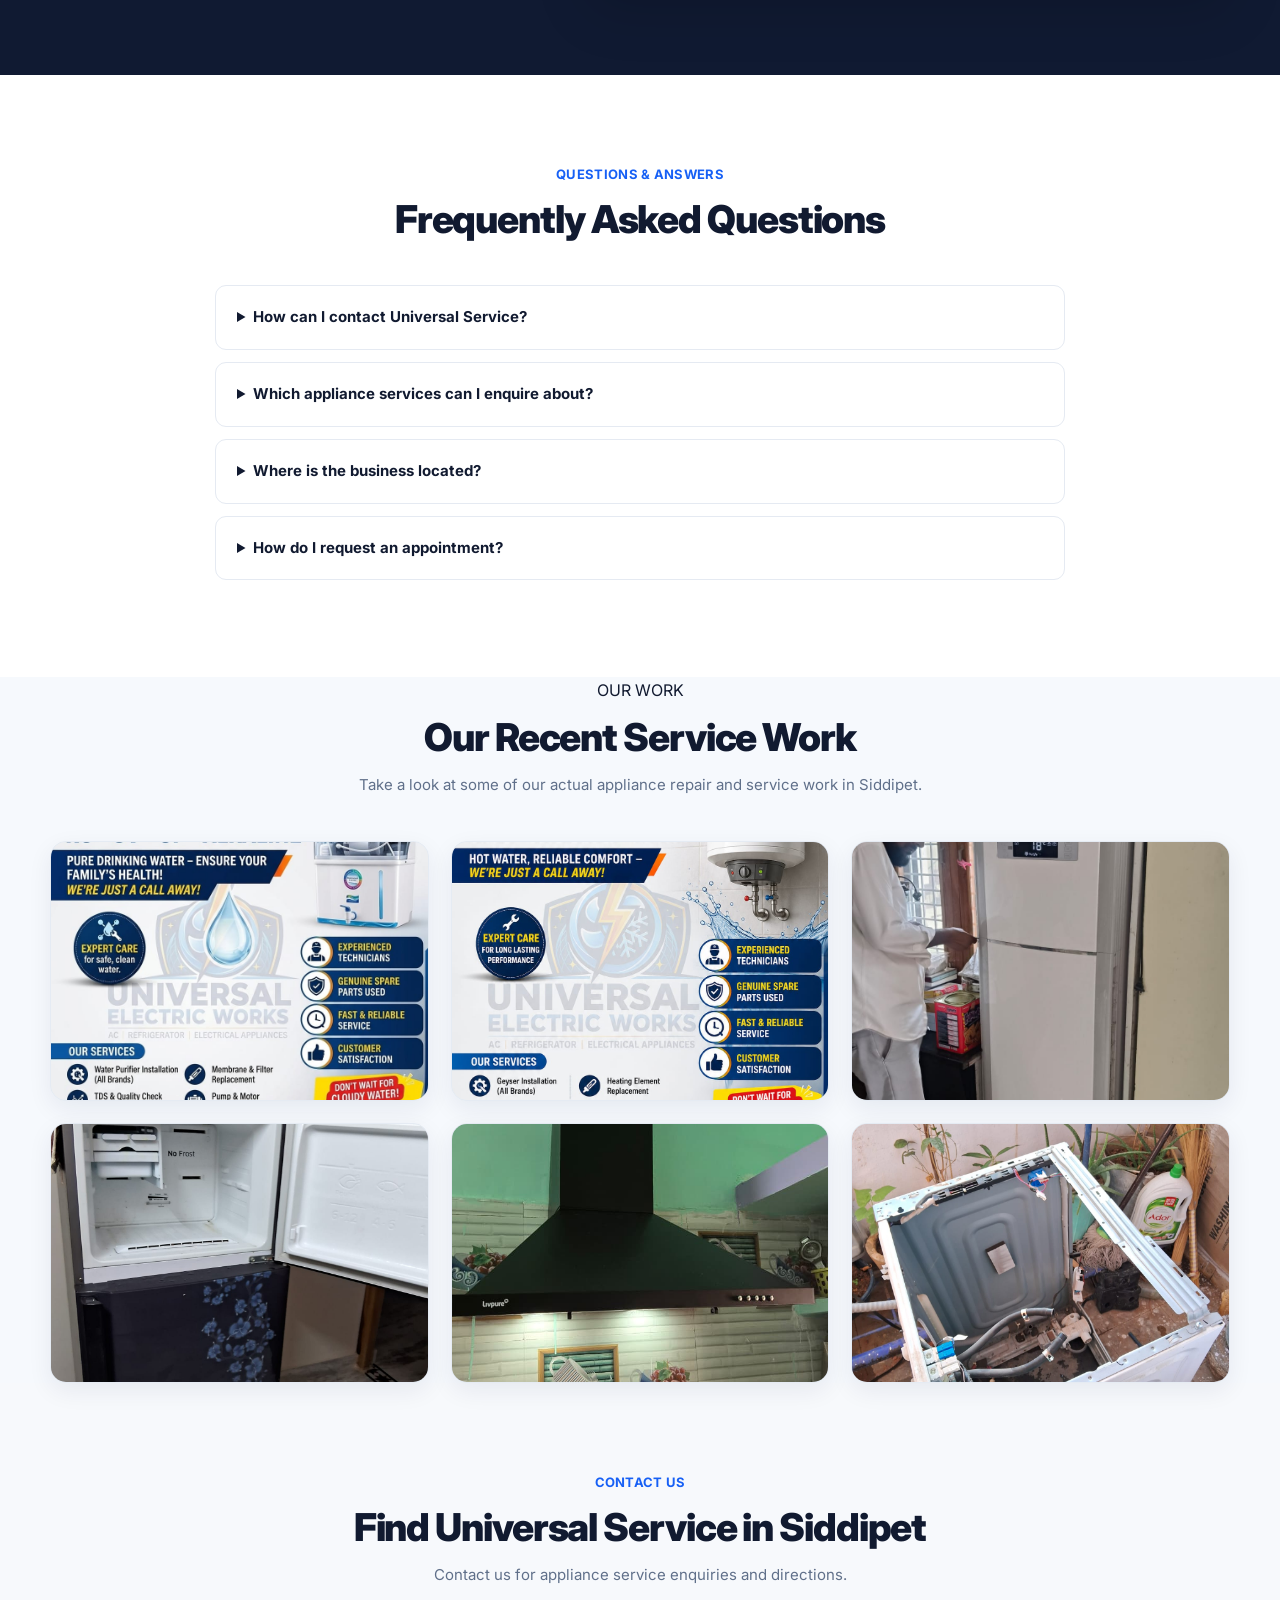
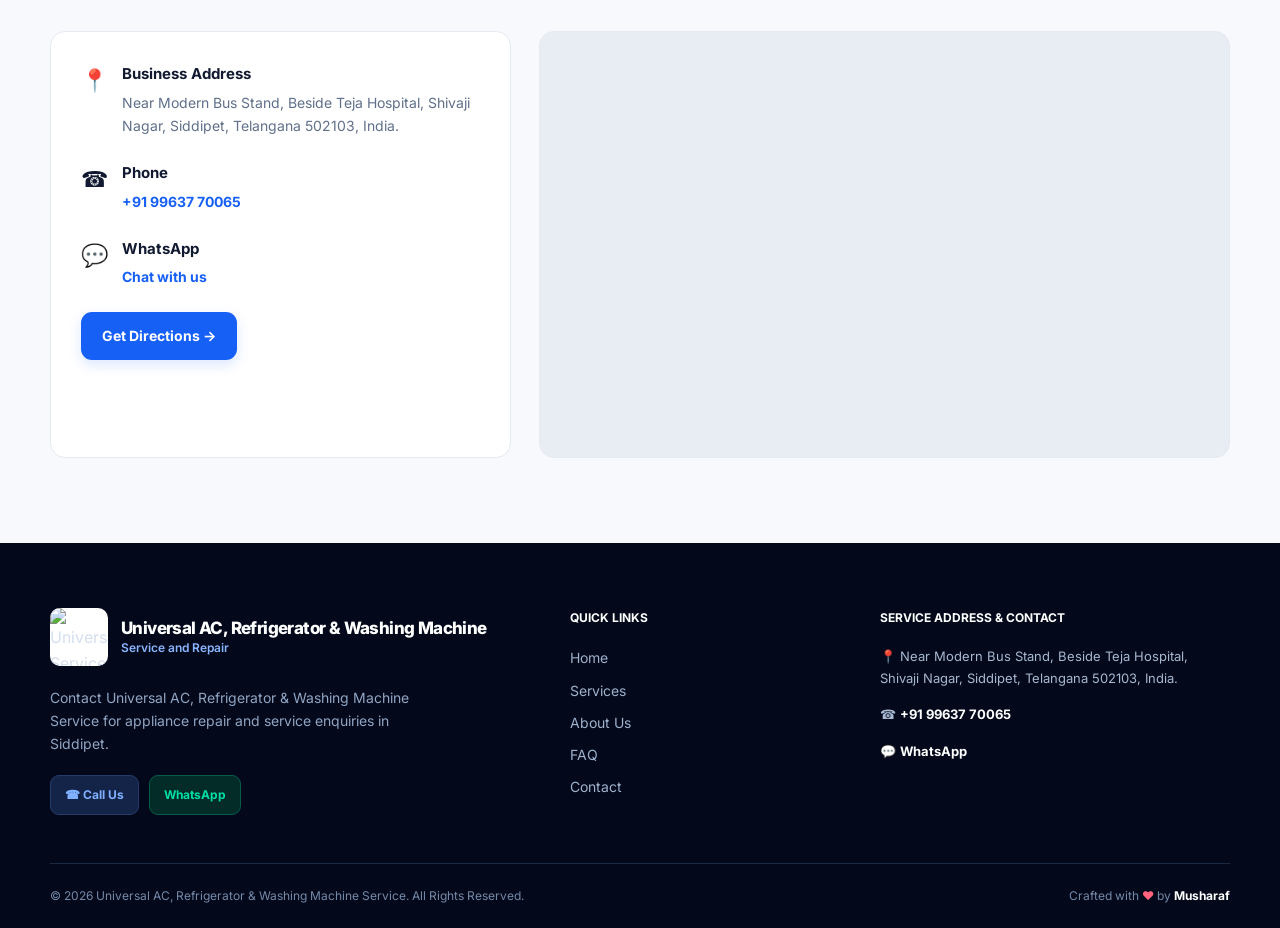
==== commit 4852048e: "Add Universal Service business logos" ====
--- a/index.html
+++ b/index.html
@@ -5,8 +5,8 @@
     <meta charset="UTF-8">
     <meta name="viewport" content="width=device-width, initial-scale=1.0">
 
-    <title>Universal AC, Refrigerator & Washing Machine Service | Siddipet</title>
-    <meta name="description" content="Contact Universal AC, Refrigerator & Washing Machine Service in Siddipet for AC repair, installation, servicing, refrigerator and washing machine repairs. Call 99637 70065.">
+    <title>Universal Service | AC, Refrigerator & Washing Machine Repair in Siddipet</title>
+    <meta name="description" content="Looking for AC, refrigerator or washing machine repair in Siddipet? Contact Universal Service for appliance repair, installation and servicing. Call 9963770065.">
     <meta name="theme-color" content="#ffffff">
 
     <link rel="stylesheet" href="assets/css/style.css">
@@ -18,7 +18,11 @@
         <div class="container header-inner">
 
             <a href="index.html" class="brand">
-                <span class="brand-icon">❄</span>
+                <img
+                    src="assets/images/logo1.jpeg"
+                    alt="Universal Service Logo"
+                    class="brand-logo">
+
                 <span class="brand-text">
                     <strong>Universal AC, Refrigerator & Washing Machine</strong>
                     <small>Service & Repair · Siddipet</small>
@@ -143,9 +147,7 @@
                 <div class="services-grid">
 
                     <a href="services/ac-repair.html" class="service-card">
-                         <img src="assets\images\ac-repair.jpeg"
-                              alt="AC repair service"
-                              class="service-card-image">
+                        <img src="assets/images/ac-repair.jpeg" alt="AC repair service" class="service-card-image">
                         <div class="service-icon">❄</div>
                         <h3>AC Repair</h3>
                         <p>Contact us for air conditioner inspection and repair enquiries.</p>
@@ -210,10 +212,11 @@
             <div class="container about-grid">
 
                 <div class="about-visual">
-                    <div class="about-placeholder">
-                        <span>❄</span>
-                        <strong>Universal Service</strong>
-                        <small>Siddipet, Telangana</small>
+                    <div class="about-logo-wrapper">
+                        <img
+                            src="assets/images/logo2.jpeg"
+                            alt="Universal Electric Works - AC, Refrigerator and Electrical Appliances"
+                            class="about-logo-image">
                     </div>
                 </div>
 
@@ -251,6 +254,7 @@
                 </div>
 
                 <div class="why-grid">
+
                     <div class="why-card">
                         <span class="why-icon">📍</span>
                         <h3>Local Siddipet Business</h3>
@@ -274,8 +278,8 @@
                         <h3>Multiple Services</h3>
                         <p>Enquire about AC, refrigerator, washing machine and other appliances.</p>
                     </div>
-                </div>
-
+
+                </div>
             </div>
         </section>
 
@@ -291,6 +295,7 @@
                 </div>
 
                 <div class="steps-grid">
+
                     <div class="step-card">
                         <span class="step-number">01</span>
                         <h3>Choose a Service</h3>
@@ -308,8 +313,8 @@
                         <h3>Discuss the Details</h3>
                         <p>We can discuss your appliance issue and service requirements.</p>
                     </div>
-                </div>
-
+
+                </div>
             </div>
         </section>
 
@@ -415,61 +420,48 @@
         </section>
 
 
-<!-- BUSINESS PHOTO GALLERY -->
-<section class="gallery-section section-padding" id="gallery">
-    <div class="container">
-
-        <div class="section-heading">
-            <span class="section-tag">OUR WORK</span>
-            <h2>Our Recent Service Work</h2>
-            <p>
-                Take a look at some of our actual appliance
-                repair and service work in Siddipet.
-            </p>
-        </div>
-
-        <div class="gallery-grid">
-
-            <div class="gallery-item">
-                <img src="assets/images/gallery/work-1.jpeg"
-                     alt="Universal Service business work photo 1"
-                     loading="lazy">
-            </div>
-
-            <div class="gallery-item">
-                <img src="assets/images/gallery/work-2.jpeg"
-                     alt="Universal Service business work photo 2"
-                     loading="lazy">
-            </div>
-
-            <div class="gallery-item">
-                <img src="assets/images/gallery/work-3.jpeg"
-                     alt="Universal Service business work photo 3"
-                     loading="lazy">
-            </div>
-
-            <div class="gallery-item">
-                <img src="assets/images/gallery/work-4.jpeg"
-                     alt="Universal Service business work photo 4"
-                     loading="lazy">
-            </div>
-
-            <div class="gallery-item">
-                <img src="assets/images/gallery/work-5.jpeg"
-                     alt="Universal Service business work photo 5"
-                     loading="lazy">
-            </div>
-
-            <div class="gallery-item">
-                <img src="assets/images/gallery/work-6.jpeg"
-                     alt="Universal Service business work photo 6"
-                     loading="lazy">
-            </div>
-
-        </div>
-
-    </div>
-</section>
+        <!-- BUSINESS PHOTO GALLERY -->
+        <section class="gallery-section section-padding" id="gallery">
+            <div class="container">
+
+                <div class="section-heading">
+                    <span class="section-tag">OUR WORK</span>
+                    <h2>Our Recent Service Work</h2>
+                    <p>
+                        Take a look at some of our actual appliance
+                        repair and service work in Siddipet.
+                    </p>
+                </div>
+
+                <div class="gallery-grid">
+
+                    <div class="gallery-item">
+                        <img src="assets/images/gallery/work-1.jpeg" alt="Universal Service business work photo 1" loading="lazy">
+                    </div>
+
+                    <div class="gallery-item">
+                        <img src="assets/images/gallery/work-2.jpeg" alt="Universal Service business work photo 2" loading="lazy">
+                    </div>
+
+                    <div class="gallery-item">
+                        <img src="assets/images/gallery/work-3.jpeg" alt="Universal Service business work photo 3" loading="lazy">
+                    </div>
+
+                    <div class="gallery-item">
+                        <img src="assets/images/gallery/work-4.jpeg" alt="Universal Service business work photo 4" loading="lazy">
+                    </div>
+
+                    <div class="gallery-item">
+                        <img src="assets/images/gallery/work-5.jpeg" alt="Universal Service business work photo 5" loading="lazy">
+                    </div>
+
+                    <div class="gallery-item">
+                        <img src="assets/images/gallery/work-6.jpeg" alt="Universal Service business work photo 6" loading="lazy">
+                    </div>
+
+                </div>
+            </div>
+        </section>
 
 
         <!-- CONTACT AND MAP -->
@@ -485,6 +477,7 @@
                 <div class="contact-grid">
 
                     <div class="contact-details">
+
                         <div class="contact-item">
                             <span>📍</span>
                             <div>
@@ -508,7 +501,11 @@
                             <span>💬</span>
                             <div>
                                 <h3>WhatsApp</h3>
-                                <p><a href="https://wa.me/919963770065" target="_blank" rel="noopener">Chat with us</a></p>
+                                <p>
+                                    <a href="https://wa.me/919963770065" target="_blank" rel="noopener">
+                                        Chat with us
+                                    </a>
+                                </p>
                             </div>
                         </div>
 
@@ -519,10 +516,11 @@
                             rel="noopener">
                             Get Directions →
                         </a>
+
                     </div>
 
                     <div class="map-frame">
-                    
+
                         <iframe
                             src="https://www.google.com/maps?q=Universal+AC+Refrigerator+Washing+Machine+Service,+Near+Modern+Bus+Stand,+Beside+Teja+Hospital,+Shivaji+Nagar,+Siddipet,+Telangana+502103&output=embed"
                             width="100%"
@@ -533,31 +531,30 @@
                             referrerpolicy="no-referrer-when-downgrade"
                             title="Universal Service location in Siddipet">
                         </iframe>
+
                         <a
                             href="https://www.google.com/maps/dir/?api=1&destination=Universal+AC+Refrigerator+Washing+Machine+Service,+Near+Modern+Bus+Stand,+Beside+Teja+Hospital,+Shivaji+Nagar,+Siddipet,+Telangana+502103"
                             target="_blank"
                             rel="noopener noreferrer"
-                            class="btn btn-primary"
-                            >
+                            class="btn btn-primary">
                             Get Directions on Google Maps →
                         </a>
 
                         <div class="contact-quick-actions">
+
                             <a href="tel:+919963770065" class="btn btn-primary">
-                                 📞 Call Universal Service
+                                📞 Call Universal Service
                             </a>
 
                             <a
-                             href="https://wa.me/919963770065?text=Hello%2C%20I%20need%20appliance%20repair%20service%20in%20Siddipet."
-                             target="_blank"
-                             rel="noopener noreferrer"
-                             class="btn btn-outline"
-                            >
-                             WhatsApp Us
-                             </a>
+                                href="https://wa.me/919963770065?text=Hello%2C%20I%20need%20appliance%20repair%20service%20in%20Siddipet"
+                                target="_blank"
+                                rel="noopener noreferrer"
+                                class="btn btn-outline">
+                                WhatsApp Us
+                            </a>
+
                         </div>
-
-
 
                     </div>
 
@@ -575,10 +572,15 @@
             <div class="footer-grid">
 
                 <div class="footer-about">
+
                     <a href="index.html" class="brand footer-brand">
-                        <span class="brand-icon">❄</span>
+                        <img
+                            src="assets/images/logo1.jpeg"
+                            alt="Universal Service Logo"
+                            class="brand-logo">
+
                         <span class="brand-text">
-                            <strong>Universal AC, Refrigerator & Washing Machine </strong>
+                            <strong>Universal AC, Refrigerator & Washing Machine</strong>
                             <small>Service and Repair</small>
                         </span>
                     </a>
@@ -592,6 +594,7 @@
                         <a href="tel:+919963770065">☎ Call Us</a>
                         <a href="https://wa.me/919963770065" target="_blank" rel="noopener">WhatsApp</a>
                     </div>
+
                 </div>
 
                 <div class="footer-links">
@@ -639,5 +642,6 @@
     </a>
 
     <script src="assets/js/script.js"></script>
+
 </body>
 </html>
--- a/assets/css/style.css
+++ b/assets/css/style.css
@@ -1584,3 +1584,71 @@
         box-sizing: border-box;
     }
 }
+
+/* ========================================
+   UNIVERSAL SERVICE CUSTOM LOGOS
+======================================== */
+
+/* Header and footer logo */
+.brand-logo {
+    width: 58px;
+    height: 58px;
+    object-fit: contain;
+    display: block;
+    flex-shrink: 0;
+    background: #ffffff;
+    border-radius: 10px;
+}
+
+/* Footer logo */
+.footer-brand .brand-logo {
+    width: 58px;
+    height: 58px;
+}
+
+/* About Us large logo container */
+.about-logo-wrapper {
+    width: 100%;
+    min-height: 350px;
+    display: flex;
+    align-items: center;
+    justify-content: center;
+    padding: 25px;
+    background: #ffffff;
+    border: 1px solid #e7edf5;
+    border-radius: 22px;
+    box-shadow: 0 12px 35px rgba(15, 35, 70, 0.08);
+    overflow: hidden;
+}
+
+/* About Us logo image */
+.about-logo-image {
+    display: block;
+    width: 100%;
+    max-width: 520px;
+    max-height: 390px;
+    height: auto;
+    object-fit: contain;
+}
+
+/* Mobile logo adjustments */
+@media (max-width: 600px) {
+    .brand-logo {
+        width: 46px;
+        height: 46px;
+    }
+
+    .footer-brand .brand-logo {
+        width: 48px;
+        height: 48px;
+    }
+
+    .about-logo-wrapper {
+        min-height: 240px;
+        padding: 15px;
+    }
+
+    .about-logo-image {
+        max-height: 280px;
+    }
+}
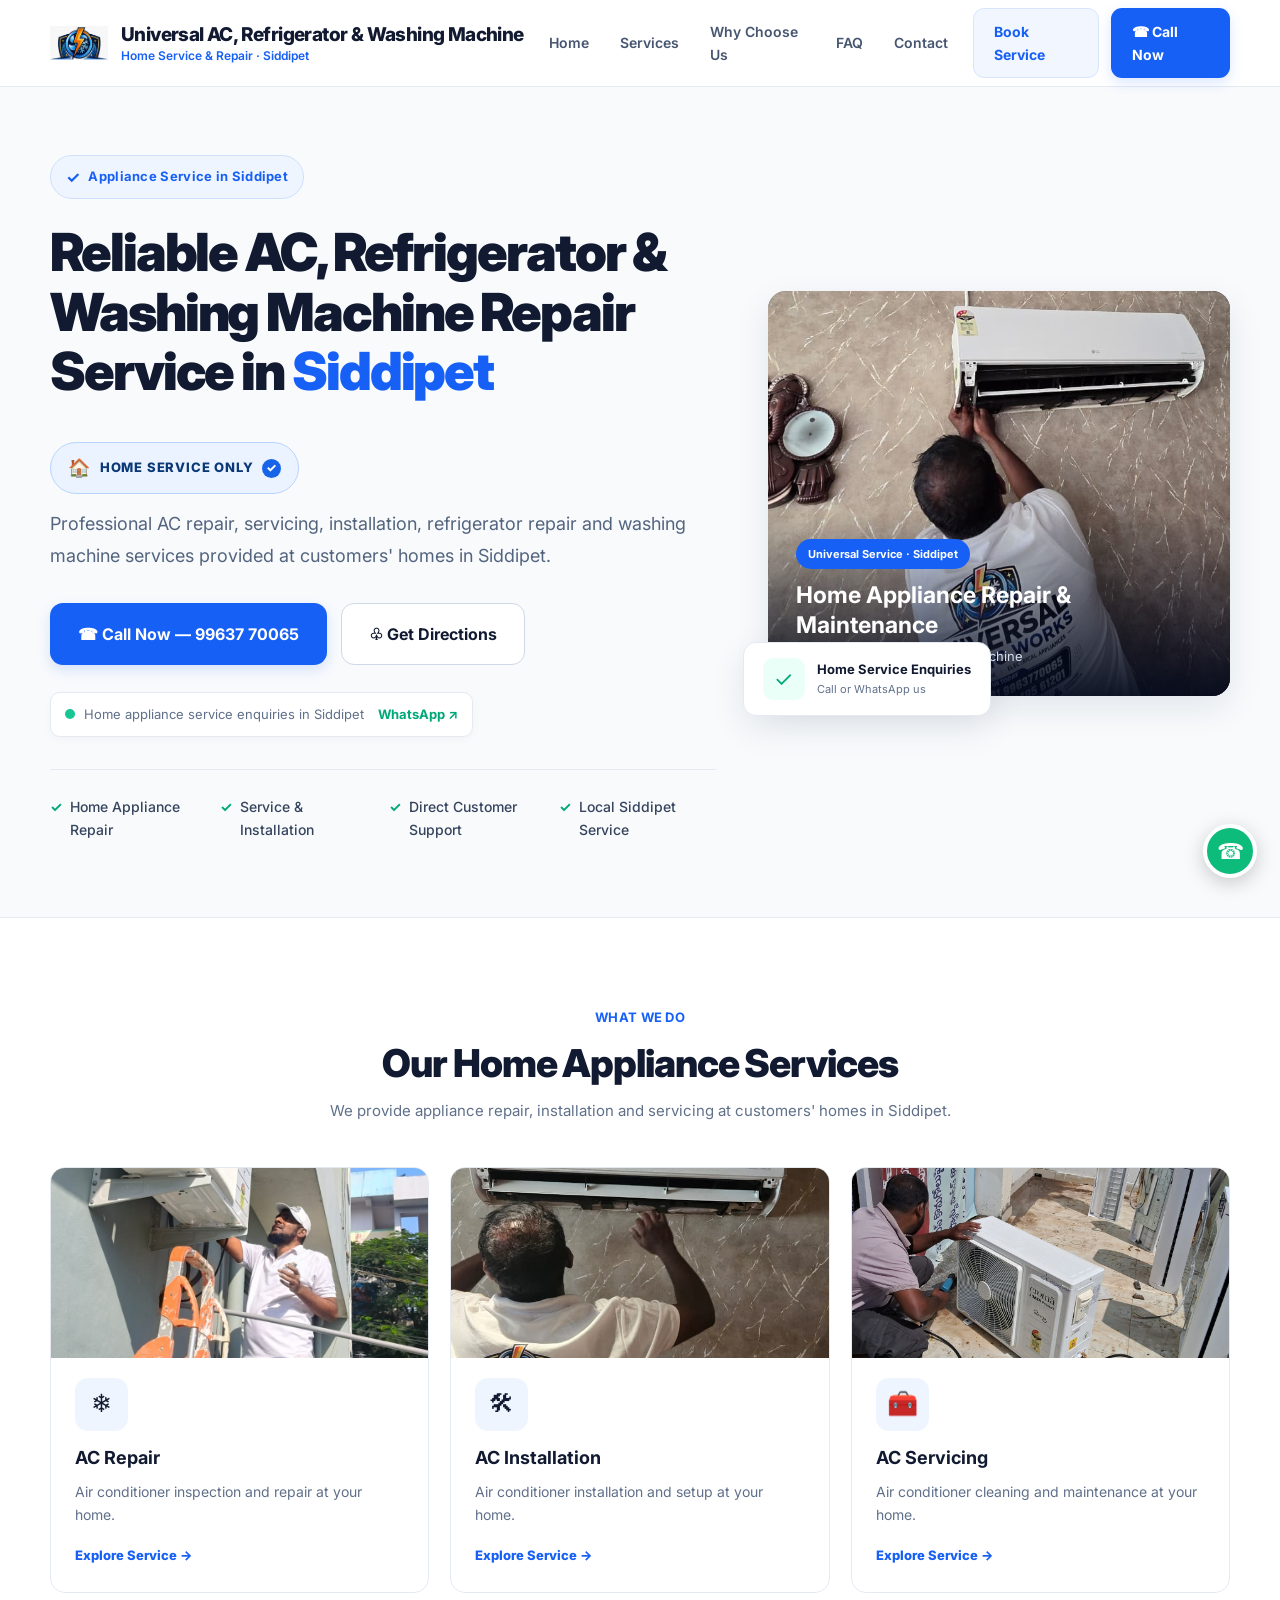
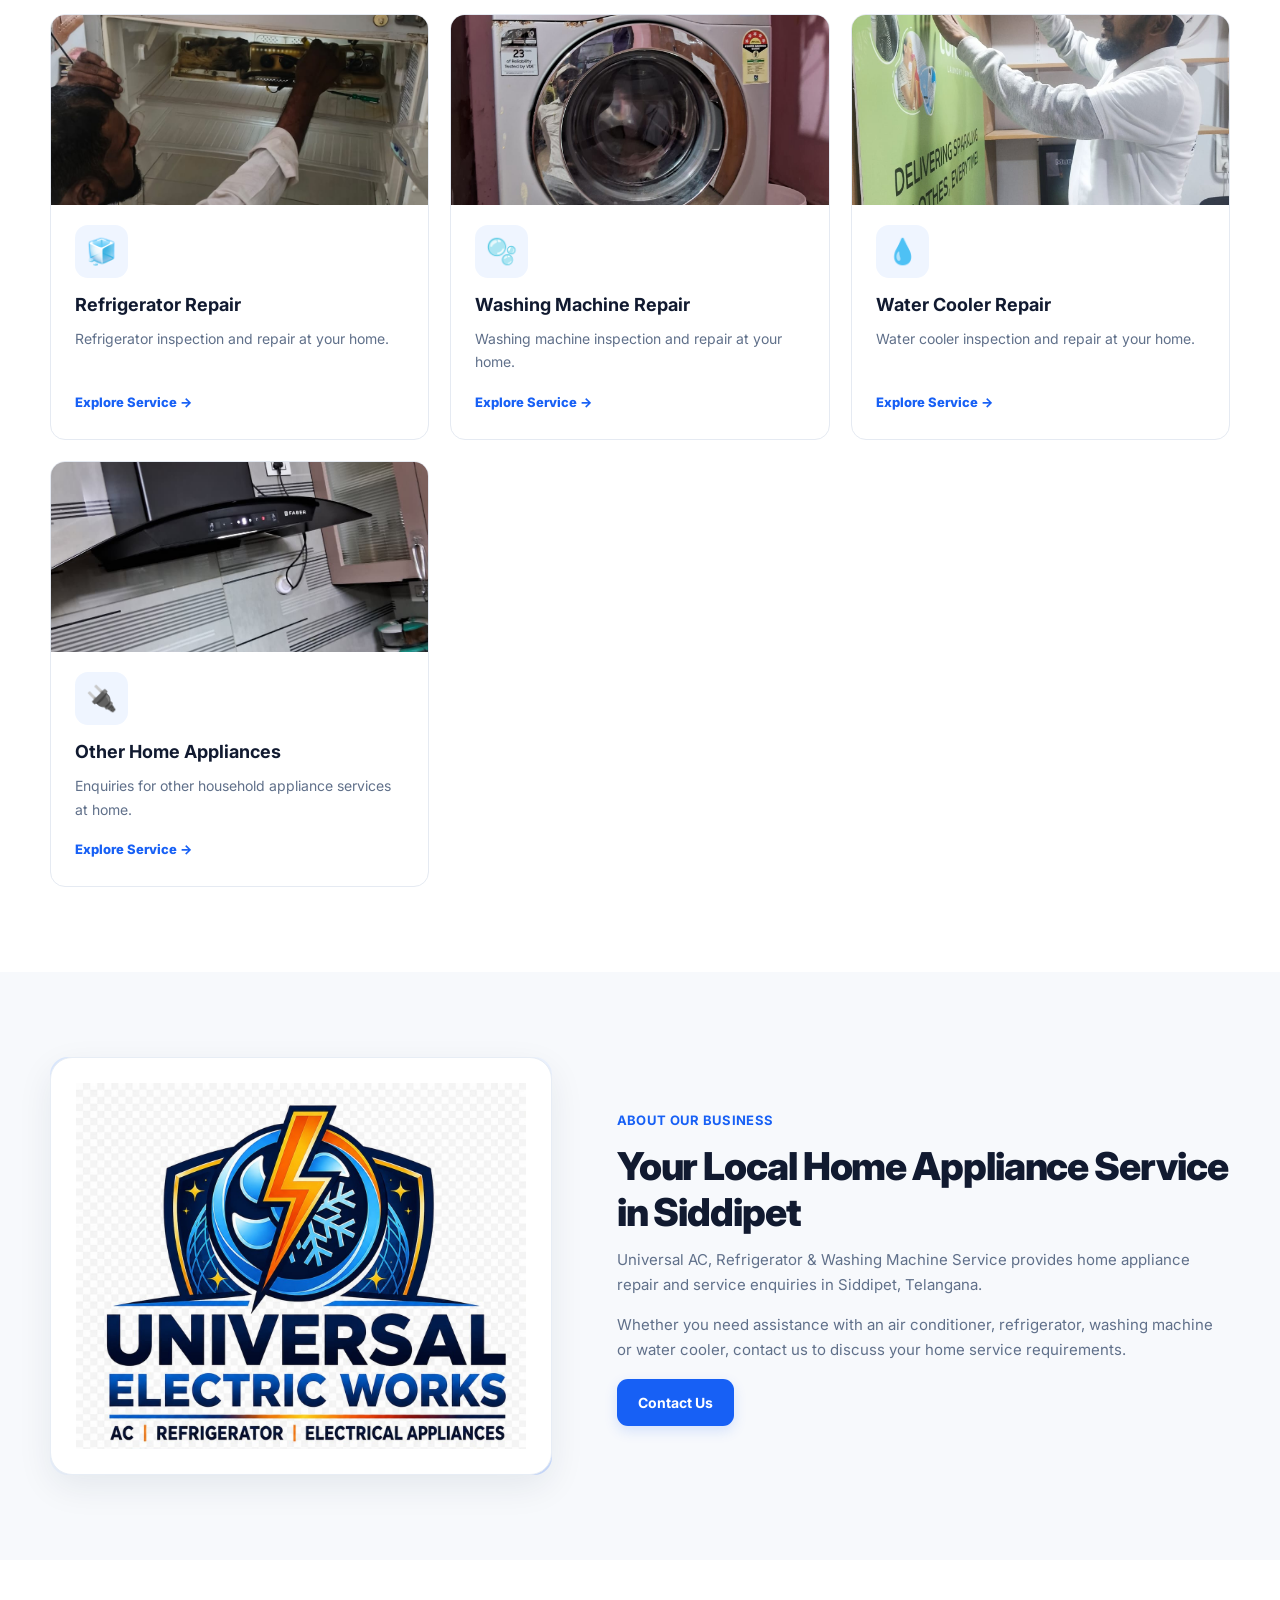
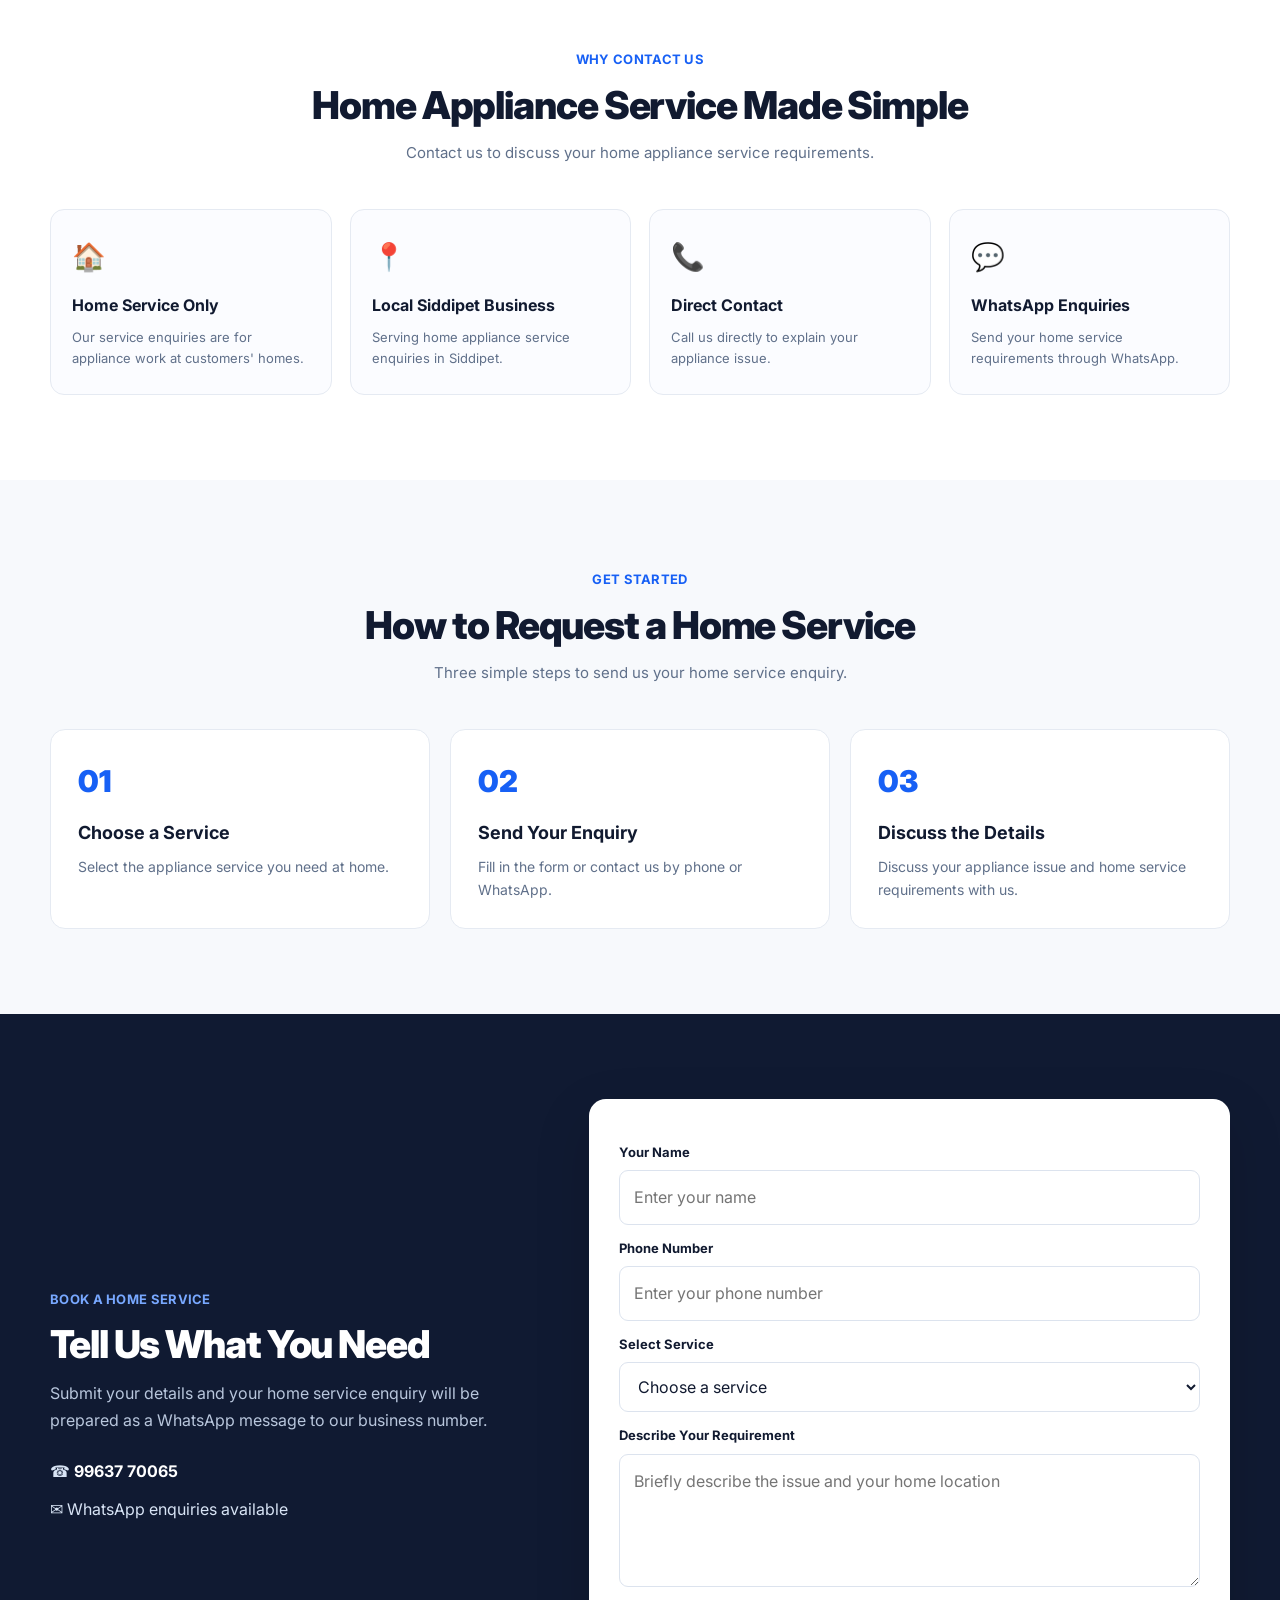
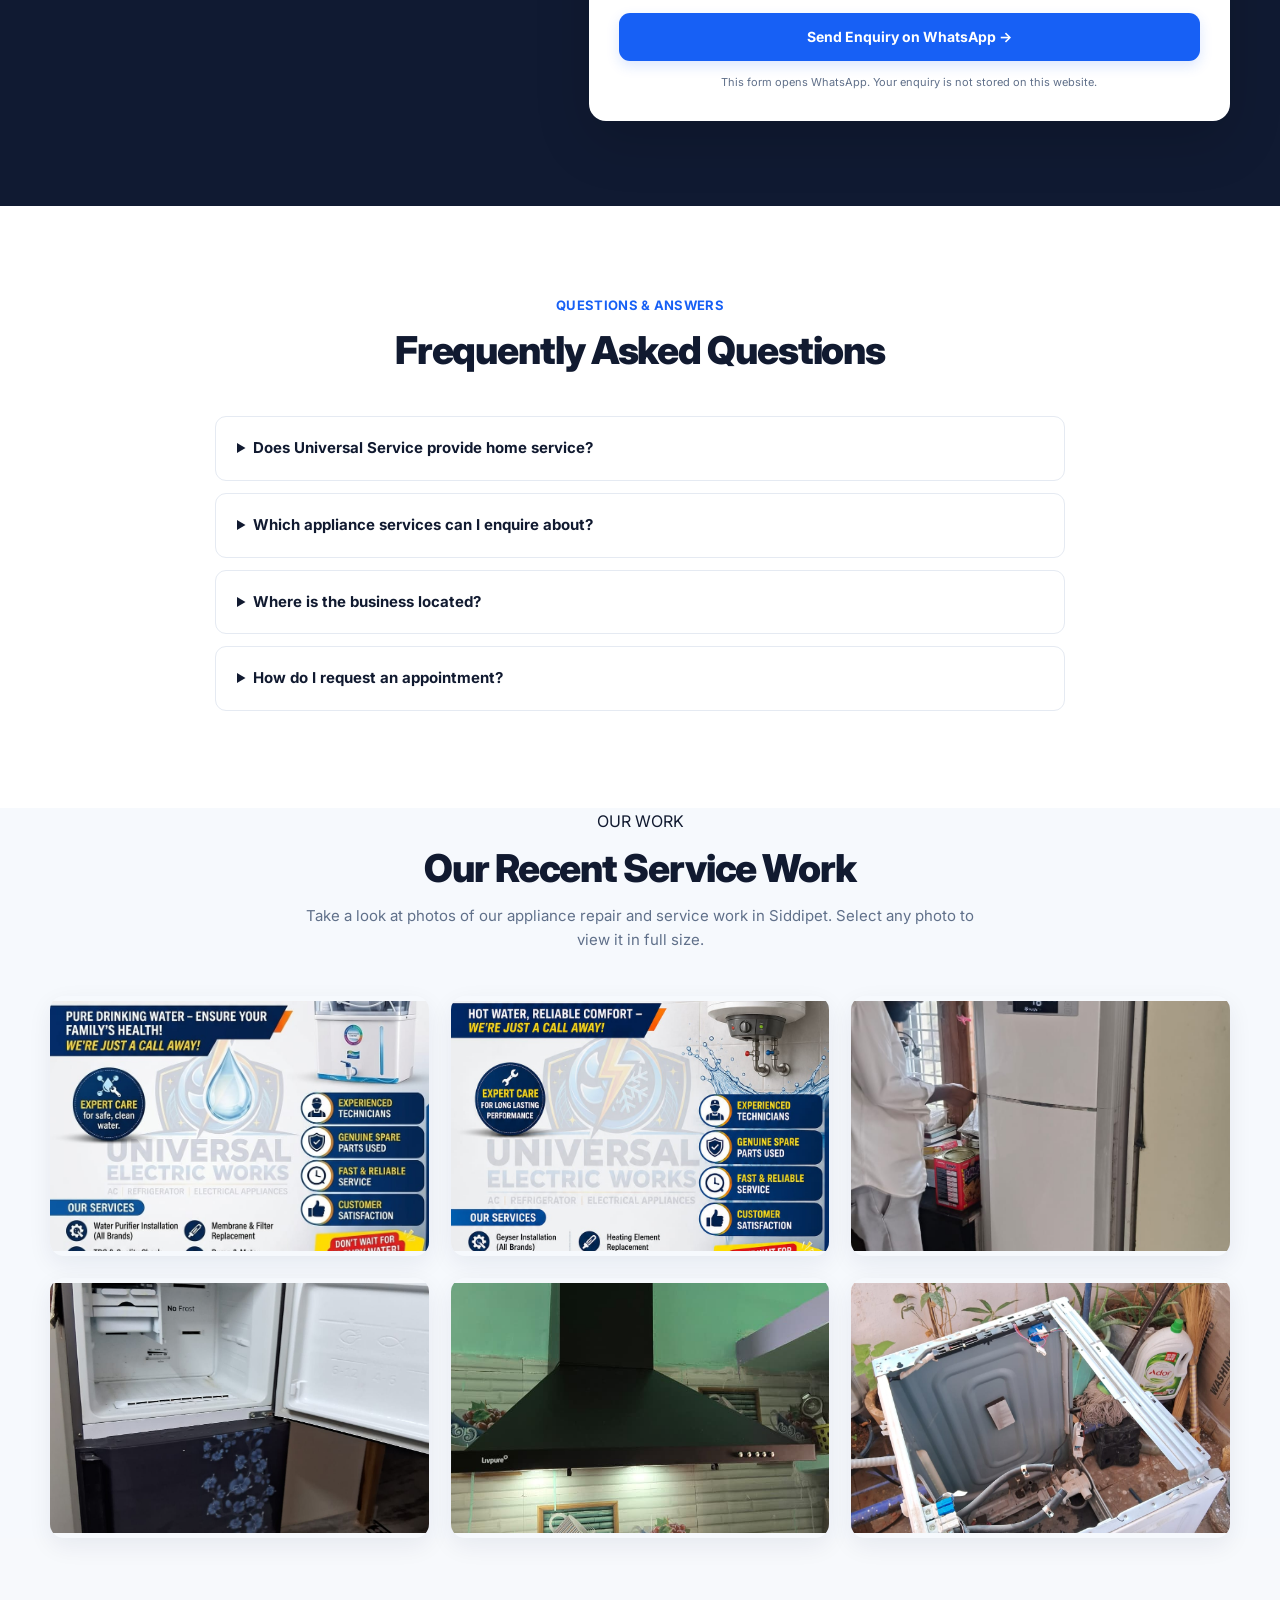
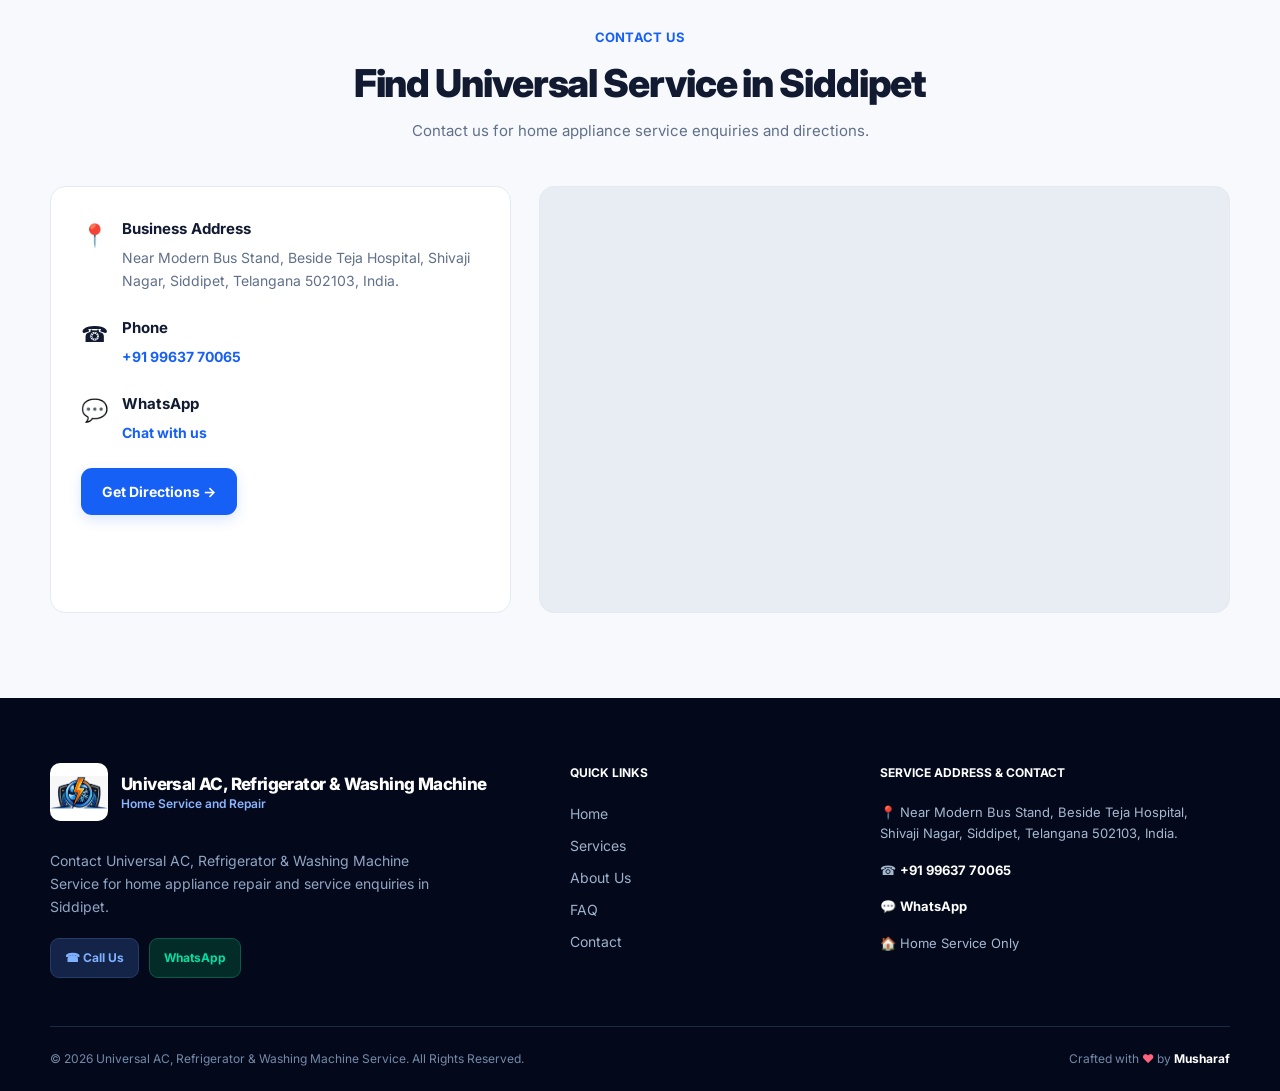
==== commit a9a71d6f: "Add home service label and gallery lightbox" ====
--- a/index.html
+++ b/index.html
@@ -5,8 +5,8 @@
     <meta charset="UTF-8">
     <meta name="viewport" content="width=device-width, initial-scale=1.0">
 
-    <title>Universal Service | AC, Refrigerator & Washing Machine Repair in Siddipet</title>
-    <meta name="description" content="Looking for AC, refrigerator or washing machine repair in Siddipet? Contact Universal Service for appliance repair, installation and servicing. Call 9963770065.">
+    <title>Universal Service | Home AC, Refrigerator & Washing Machine Repair in Siddipet</title>
+    <meta name="description" content="Universal Service provides AC, refrigerator, washing machine and home appliance repair, installation and servicing at customers' homes in Siddipet. Call 9963770065.">
     <meta name="theme-color" content="#ffffff">
 
     <link rel="stylesheet" href="assets/css/style.css">
@@ -18,14 +18,13 @@
         <div class="container header-inner">
 
             <a href="index.html" class="brand">
-                <img
-                    src="assets/images/logo1.jpeg"
-                    alt="Universal Service Logo"
-                    class="brand-logo">
+                <img src="assets/images/logo1.jpeg"
+                     alt="Universal Service Logo"
+                     class="brand-logo">
 
                 <span class="brand-text">
                     <strong>Universal AC, Refrigerator & Washing Machine</strong>
-                    <small>Service & Repair · Siddipet</small>
+                    <small>Home Service & Repair · Siddipet</small>
                 </span>
             </a>
 
@@ -59,6 +58,7 @@
             <div class="container hero-grid">
 
                 <div class="hero-content">
+
                     <div class="eyebrow">
                         <span>✓</span> Appliance Service in Siddipet
                     </div>
@@ -68,52 +68,61 @@
                         <span>Siddipet</span>
                     </h1>
 
+                    <!-- HOME SERVICE ONLY TAG -->
+                    <div class="home-service-tag">
+                        <span class="home-service-tag-icon">🏠</span>
+                        <span>HOME SERVICE ONLY</span>
+                        <span class="home-service-tag-check">✓</span>
+                    </div>
+
                     <p class="hero-description">
                         Professional AC repair, servicing, installation,
                         refrigerator repair and washing machine services
-                        for homes, shops and offices in Siddipet.
+                        provided at customers' homes in Siddipet.
                     </p>
 
                     <div class="hero-buttons">
-                        <a href="tel:+919963770065" class="button button-primary button-large">
+                        <a href="tel:+919963770065"
+                           class="button button-primary button-large">
                             ☎ Call Now — 99637 70065
                         </a>
 
-                        <a
-                            href="https://www.google.com/maps/search/?api=1&query=Universal+AC+Refrigerator+Service+Near+Modern+Bus+Stand+Siddipet"
-                            target="_blank"
-                            rel="noopener"
-                            class="button button-outline button-large">
+                        <a href="https://www.google.com/maps/search/?api=1&query=Universal+AC+Refrigerator+Service+Near+Modern+Bus+Stand+Siddipet"
+                           target="_blank"
+                           rel="noopener"
+                           class="button button-outline button-large">
                             ♧ Get Directions
                         </a>
                     </div>
 
                     <div class="availability-note">
                         <span class="availability-dot"></span>
-                        <span>Contact us for appliance service in Siddipet</span>
-                        <a href="https://wa.me/919963770065" target="_blank" rel="noopener">
+                        <span>Home appliance service enquiries in Siddipet</span>
+                        <a href="https://wa.me/919963770065"
+                           target="_blank"
+                           rel="noopener">
                             WhatsApp ↗
                         </a>
                     </div>
 
                     <div class="hero-benefits">
-                        <div>✓ <span>Appliance Repair</span></div>
+                        <div>✓ <span>Home Appliance Repair</span></div>
                         <div>✓ <span>Service & Installation</span></div>
-                        <div>✓ <span>Customer Support</span></div>
+                        <div>✓ <span>Direct Customer Support</span></div>
                         <div>✓ <span>Local Siddipet Service</span></div>
                     </div>
+
                 </div>
 
                 <div class="hero-visual">
                     <div class="hero-image">
-                        <img
-                            src="assets/images/hero-technician.jpeg"
-                            alt="Appliance service technician working on equipment"
-                            onerror="this.style.display='none'">
+                        <img src="assets/images/hero-technician.jpeg"
+                             alt="Appliance service technician working on equipment"
+                             onerror="this.style.display='none'">
 
                         <div class="image-overlay">
                             <span class="image-tag">Universal Service · Siddipet</span>
-                            <h2>Appliance Repair & Maintenance</h2>
+                            <h2>Home Appliance Repair & Maintenance</h2>
                             <p>AC · Refrigerator · Washing Machine</p>
                         </div>
                     </div>
@@ -121,7 +130,7 @@
                     <div class="floating-support">
                         <span class="support-icon">✓</span>
                         <span>
-                            <strong>Service Enquiries</strong>
+                            <strong>Home Service Enquiries</strong>
                             <small>Call or WhatsApp us</small>
                         </span>
                     </div>
@@ -137,68 +146,82 @@
 
                 <div class="section-heading">
                     <span class="section-kicker">WHAT WE DO</span>
-                    <h2>Our Appliance Services</h2>
+                    <h2>Our Home Appliance Services</h2>
                     <p>
-                        Get in touch for repair, installation and servicing
-                        of your home and commercial appliances.
+                        We provide appliance repair, installation and servicing
+                        at customers' homes in Siddipet.
                     </p>
                 </div>
 
                 <div class="services-grid">
 
                     <a href="services/ac-repair.html" class="service-card">
-                        <img src="assets/images/ac-repair.jpeg" alt="AC repair service" class="service-card-image">
+                        <img src="assets/images/ac-repair.jpeg"
+                             alt="AC repair service"
+                             class="service-card-image">
                         <div class="service-icon">❄</div>
                         <h3>AC Repair</h3>
-                        <p>Contact us for air conditioner inspection and repair enquiries.</p>
+                        <p>Air conditioner inspection and repair at your home.</p>
                         <span class="service-link">Explore Service →</span>
                     </a>
 
                     <a href="services/ac-installation.html" class="service-card">
-                        <img src="assets/images/ac-installation.jpeg" alt="AC installation" class="service-card-image">
+                        <img src="assets/images/ac-installation.jpeg"
+                             alt="AC installation"
+                             class="service-card-image">
                         <div class="service-icon">🛠</div>
                         <h3>AC Installation</h3>
-                        <p>New air conditioner installation and setup enquiries.</p>
+                        <p>Air conditioner installation and setup at your home.</p>
                         <span class="service-link">Explore Service →</span>
                     </a>
 
                     <a href="services/ac-servicing.html" class="service-card">
-                        <img src="assets/images/ac-servicing.jpeg" alt="AC servicing" class="service-card-image">
+                        <img src="assets/images/ac-servicing.jpeg"
+                             alt="AC servicing"
+                             class="service-card-image">
                         <div class="service-icon">🧰</div>
                         <h3>AC Servicing</h3>
-                        <p>Air conditioner cleaning and maintenance enquiries.</p>
+                        <p>Air conditioner cleaning and maintenance at your home.</p>
                         <span class="service-link">Explore Service →</span>
                     </a>
 
                     <a href="services/refrigerator-repair.html" class="service-card">
-                        <img src="assets/images/refrigerator-repair.jpeg" alt="Refrigerator repair" class="service-card-image">
+                        <img src="assets/images/refrigerator-repair.jpeg"
+                             alt="Refrigerator repair"
+                             class="service-card-image">
                         <div class="service-icon">🧊</div>
                         <h3>Refrigerator Repair</h3>
-                        <p>Refrigerator inspection and repair enquiries.</p>
+                        <p>Refrigerator inspection and repair at your home.</p>
                         <span class="service-link">Explore Service →</span>
                     </a>
 
                     <a href="services/washing-machine-repair.html" class="service-card">
-                        <img src="assets/images/washing-machine-repair.jpeg" alt="Washing machine repair" class="service-card-image">
+                        <img src="assets/images/washing-machine-repair.jpeg"
+                             alt="Washing machine repair"
+                             class="service-card-image">
                         <div class="service-icon">🫧</div>
                         <h3>Washing Machine Repair</h3>
-                        <p>Washing machine inspection and repair enquiries.</p>
+                        <p>Washing machine inspection and repair at your home.</p>
                         <span class="service-link">Explore Service →</span>
                     </a>
 
                     <a href="services/water-cooler-repair.html" class="service-card">
-                        <img src="assets/images/water-cooler-repair.jpeg" alt="Water cooler repair" class="service-card-image">
+                        <img src="assets/images/water-cooler-repair.jpeg"
+                             alt="Water cooler repair"
+                             class="service-card-image">
                         <div class="service-icon">💧</div>
                         <h3>Water Cooler Repair</h3>
-                        <p>Water cooler inspection and repair enquiries.</p>
+                        <p>Water cooler inspection and repair at your home.</p>
                         <span class="service-link">Explore Service →</span>
                     </a>
 
                     <a href="services/other-appliances.html" class="service-card">
-                        <img src="assets/images/other-appliances.jpeg" alt="Other appliance repair" class="service-card-image">
+                        <img src="assets/images/other-appliances.jpeg"
+                             alt="Other home appliance repair"
+                             class="service-card-image">
                         <div class="service-icon">🔌</div>
                         <h3>Other Home Appliances</h3>
-                        <p>Enquiries for other household appliance services.</p>
+                        <p>Enquiries for other household appliance services at home.</p>
                         <span class="service-link">Explore Service →</span>
                     </a>
 
@@ -213,27 +236,26 @@
 
                 <div class="about-visual">
                     <div class="about-logo-wrapper">
-                        <img
-                            src="assets/images/logo2.jpeg"
-                            alt="Universal Electric Works - AC, Refrigerator and Electrical Appliances"
-                            class="about-logo-image">
+                        <img src="assets/images/logo2.jpeg"
+                             alt="Universal Electric Works - AC, Refrigerator and Electrical Appliances"
+                             class="about-logo-image">
                     </div>
                 </div>
 
                 <div class="about-content">
                     <span class="section-kicker">ABOUT OUR BUSINESS</span>
-                    <h2>Your Local Appliance Service Contact in Siddipet</h2>
+                    <h2>Your Local Home Appliance Service in Siddipet</h2>
 
                     <p>
                         Universal AC, Refrigerator & Washing Machine Service
-                        provides appliance repair and service enquiries in
-                        Siddipet, Telangana.
+                        provides home appliance repair and service enquiries
+                        in Siddipet, Telangana.
                     </p>
 
                     <p>
                         Whether you need assistance with an air conditioner,
                         refrigerator, washing machine or water cooler,
-                        contact us to discuss your requirements.
+                        contact us to discuss your home service requirements.
                     </p>
 
                     <a href="#contact" class="button button-primary">Contact Us</a>
@@ -249,16 +271,22 @@
 
                 <div class="section-heading">
                     <span class="section-kicker">WHY CONTACT US</span>
-                    <h2>Appliance Service Made Simple</h2>
-                    <p>Reach out to discuss your appliance service requirements.</p>
+                    <h2>Home Appliance Service Made Simple</h2>
+                    <p>Contact us to discuss your home appliance service requirements.</p>
                 </div>
 
                 <div class="why-grid">
+
+                    <div class="why-card">
+                        <span class="why-icon">🏠</span>
+                        <h3>Home Service Only</h3>
+                        <p>Our service enquiries are for appliance work at customers' homes.</p>
+                    </div>
 
                     <div class="why-card">
                         <span class="why-icon">📍</span>
                         <h3>Local Siddipet Business</h3>
-                        <p>Find our service location near Modern Bus Stand and Teja Hospital.</p>
+                        <p>Serving home appliance service enquiries in Siddipet.</p>
                     </div>
 
                     <div class="why-card">
@@ -270,13 +298,7 @@
                     <div class="why-card">
                         <span class="why-icon">💬</span>
                         <h3>WhatsApp Enquiries</h3>
-                        <p>Send your service requirements through WhatsApp.</p>
-                    </div>
-
-                    <div class="why-card">
-                        <span class="why-icon">🔧</span>
-                        <h3>Multiple Services</h3>
-                        <p>Enquire about AC, refrigerator, washing machine and other appliances.</p>
+                        <p>Send your home service requirements through WhatsApp.</p>
                     </div>
 
                 </div>
@@ -290,8 +312,8 @@
 
                 <div class="section-heading">
                     <span class="section-kicker">GET STARTED</span>
-                    <h2>How to Request a Service</h2>
-                    <p>Three simple steps to send us your enquiry.</p>
+                    <h2>How to Request a Home Service</h2>
+                    <p>Three simple steps to send us your home service enquiry.</p>
                 </div>
 
                 <div class="steps-grid">
@@ -299,7 +321,7 @@
                     <div class="step-card">
                         <span class="step-number">01</span>
                         <h3>Choose a Service</h3>
-                        <p>Select the appliance service you need.</p>
+                        <p>Select the appliance service you need at home.</p>
                     </div>
 
                     <div class="step-card">
@@ -311,7 +333,7 @@
                     <div class="step-card">
                         <span class="step-number">03</span>
                         <h3>Discuss the Details</h3>
-                        <p>We can discuss your appliance issue and service requirements.</p>
+                        <p>Discuss your appliance issue and home service requirements with us.</p>
                     </div>
 
                 </div>
@@ -324,11 +346,11 @@
             <div class="container booking-grid">
 
                 <div class="booking-copy">
-                    <span class="section-kicker">BOOK A SERVICE</span>
+                    <span class="section-kicker">BOOK A HOME SERVICE</span>
                     <h2>Tell Us What You Need</h2>
                     <p>
-                        Submit your details and your enquiry will be prepared
-                        as a WhatsApp message to our business number.
+                        Submit your details and your home service enquiry
+                        will be prepared as a WhatsApp message to our business number.
                     </p>
 
                     <div class="booking-contact">
@@ -340,20 +362,18 @@
                 <form class="booking-form" id="bookingForm">
 
                     <label for="customerName">Your Name</label>
-                    <input
-                        type="text"
-                        id="customerName"
-                        name="name"
-                        placeholder="Enter your name"
-                        required>
+                    <input type="text"
+                           id="customerName"
+                           name="name"
+                           placeholder="Enter your name"
+                           required>
 
                     <label for="customerPhone">Phone Number</label>
-                    <input
-                        type="tel"
-                        id="customerPhone"
-                        name="phone"
-                        placeholder="Enter your phone number"
-                        required>
+                    <input type="tel"
+                           id="customerPhone"
+                           name="phone"
+                           placeholder="Enter your phone number"
+                           required>
 
                     <label for="serviceType">Select Service</label>
                     <select id="serviceType" name="service" required>
@@ -368,11 +388,10 @@
                     </select>
 
                     <label for="customerMessage">Describe Your Requirement</label>
-                    <textarea
-                        id="customerMessage"
-                        name="message"
-                        rows="4"
-                        placeholder="Briefly describe the issue"></textarea>
+                    <textarea id="customerMessage"
+                              name="message"
+                              rows="4"
+                              placeholder="Briefly describe the issue and your home location"></textarea>
 
                     <button type="submit" class="button button-primary button-full">
                         Send Enquiry on WhatsApp →
@@ -397,8 +416,8 @@
                 </div>
 
                 <details class="faq-item">
-                    <summary>How can I contact Universal Service?</summary>
-                    <p>Call 99637 70065 or send your enquiry through WhatsApp.</p>
+                    <summary>Does Universal Service provide home service?</summary>
+                    <p>Yes. This website is for home appliance service enquiries at customers' homes.</p>
                 </details>
 
                 <details class="faq-item">
@@ -428,40 +447,56 @@
                     <span class="section-tag">OUR WORK</span>
                     <h2>Our Recent Service Work</h2>
                     <p>
-                        Take a look at some of our actual appliance
+                        Take a look at photos of our appliance
                         repair and service work in Siddipet.
+                        Select any photo to view it in full size.
                     </p>
                 </div>
 
                 <div class="gallery-grid">
 
-                    <div class="gallery-item">
-                        <img src="assets/images/gallery/work-1.jpeg" alt="Universal Service business work photo 1" loading="lazy">
-                    </div>
-
-                    <div class="gallery-item">
-                        <img src="assets/images/gallery/work-2.jpeg" alt="Universal Service business work photo 2" loading="lazy">
-                    </div>
-
-                    <div class="gallery-item">
-                        <img src="assets/images/gallery/work-3.jpeg" alt="Universal Service business work photo 3" loading="lazy">
-                    </div>
-
-                    <div class="gallery-item">
-                        <img src="assets/images/gallery/work-4.jpeg" alt="Universal Service business work photo 4" loading="lazy">
-                    </div>
-
-                    <div class="gallery-item">
-                        <img src="assets/images/gallery/work-5.jpeg" alt="Universal Service business work photo 5" loading="lazy">
-                    </div>
-
-                    <div class="gallery-item">
-                        <img src="assets/images/gallery/work-6.jpeg" alt="Universal Service business work photo 6" loading="lazy">
-                    </div>
-
-                </div>
-            </div>
-        </section>
+                    <button type="button" class="gallery-item" data-gallery-index="0" aria-label="View work photo 1">
+                        <img src="assets/images/gallery/work-1.jpeg" alt="Universal Service work photo 1" loading="lazy">
+                    </button>
+
+                    <button type="button" class="gallery-item" data-gallery-index="1" aria-label="View work photo 2">
+                        <img src="assets/images/gallery/work-2.jpeg" alt="Universal Service work photo 2" loading="lazy">
+                    </button>
+
+                    <button type="button" class="gallery-item" data-gallery-index="2" aria-label="View work photo 3">
+                        <img src="assets/images/gallery/work-3.jpeg" alt="Universal Service work photo 3" loading="lazy">
+                    </button>
+
+                    <button type="button" class="gallery-item" data-gallery-index="3" aria-label="View work photo 4">
+                        <img src="assets/images/gallery/work-4.jpeg" alt="Universal Service work photo 4" loading="lazy">
+                    </button>
+
+                    <button type="button" class="gallery-item" data-gallery-index="4" aria-label="View work photo 5">
+                        <img src="assets/images/gallery/work-5.jpeg" alt="Universal Service work photo 5" loading="lazy">
+                    </button>
+
+                    <button type="button" class="gallery-item" data-gallery-index="5" aria-label="View work photo 6">
+                        <img src="assets/images/gallery/work-6.jpeg" alt="Universal Service work photo 6" loading="lazy">
+                    </button>
+
+                </div>
+            </div>
+        </section>
+
+
+        <!-- GALLERY FULL-SCREEN VIEWER -->
+        <div class="gallery-lightbox" id="galleryLightbox" aria-hidden="true">
+            <button type="button" class="lightbox-close" id="lightboxClose" aria-label="Close image viewer">&times;</button>
+
+            <button type="button" class="lightbox-prev" id="lightboxPrev" aria-label="Previous image">&#10094;</button>
+
+            <div class="lightbox-content">
+                <img src="" alt="Full-size service work photo" id="lightboxImage">
+                <p id="lightboxCounter">1 / 6</p>
+            </div>
+
+            <button type="button" class="lightbox-next" id="lightboxNext" aria-label="Next image">&#10095;</button>
+        </div>
 
 
         <!-- CONTACT AND MAP -->
@@ -471,7 +506,7 @@
                 <div class="section-heading">
                     <span class="section-kicker">CONTACT US</span>
                     <h2>Find Universal Service in Siddipet</h2>
-                    <p>Contact us for appliance service enquiries and directions.</p>
+                    <p>Contact us for home appliance service enquiries and directions.</p>
                 </div>
 
                 <div class="contact-grid">
@@ -502,18 +537,17 @@
                             <div>
                                 <h3>WhatsApp</h3>
                                 <p>
-                                    <a href="https://wa.me/919963770065" target="_blank" rel="noopener">
-                                        Chat with us
-                                    </a>
+                                    <a href="https://wa.me/919963770065"
+                                       target="_blank"
+                                       rel="noopener">Chat with us</a>
                                 </p>
                             </div>
                         </div>
 
-                        <a
-                            class="button button-primary"
-                            href="https://www.google.com/maps/search/?api=1&query=Universal+AC+Refrigerator+Service+Near+Modern+Bus+Stand+Siddipet"
-                            target="_blank"
-                            rel="noopener">
+                        <a class="button button-primary"
+                           href="https://www.google.com/maps/search/?api=1&query=Universal+AC+Refrigerator+Service+Near+Modern+Bus+Stand+Siddipet"
+                           target="_blank"
+                           rel="noopener">
                             Get Directions →
                         </a>
 
@@ -526,17 +560,16 @@
                             width="100%"
                             height="350"
                             style="border:0; border-radius:16px;"
-                            allowfullscreen=""
+                            allowfullscreen
                             loading="lazy"
                             referrerpolicy="no-referrer-when-downgrade"
                             title="Universal Service location in Siddipet">
                         </iframe>
 
-                        <a
-                            href="https://www.google.com/maps/dir/?api=1&destination=Universal+AC+Refrigerator+Washing+Machine+Service,+Near+Modern+Bus+Stand,+Beside+Teja+Hospital,+Shivaji+Nagar,+Siddipet,+Telangana+502103"
-                            target="_blank"
-                            rel="noopener noreferrer"
-                            class="btn btn-primary">
+                        <a href="https://www.google.com/maps/dir/?api=1&destination=Universal+AC+Refrigerator+Washing+Machine+Service,+Near+Modern+Bus+Stand,+Beside+Teja+Hospital,+Shivaji+Nagar,+Siddipet,+Telangana+502103"
+                           target="_blank"
+                           rel="noopener noreferrer"
+                           class="btn btn-primary">
                             Get Directions on Google Maps →
                         </a>
 
@@ -546,11 +579,10 @@
                                 📞 Call Universal Service
                             </a>
 
-                            <a
-                                href="https://wa.me/919963770065?text=Hello%2C%20I%20need%20appliance%20repair%20service%20in%20Siddipet"
-                                target="_blank"
-                                rel="noopener noreferrer"
-                                class="btn btn-outline">
+                            <a href="https://wa.me/919963770065?text=Hello%2C%20I%20need%20home%20appliance%20repair%20service%20in%20Siddipet"
+                               target="_blank"
+                               rel="noopener noreferrer"
+                               class="btn btn-outline">
                                 WhatsApp Us
                             </a>
 
@@ -574,25 +606,26 @@
                 <div class="footer-about">
 
                     <a href="index.html" class="brand footer-brand">
-                        <img
-                            src="assets/images/logo1.jpeg"
-                            alt="Universal Service Logo"
-                            class="brand-logo">
+                        <img src="assets/images/logo1.jpeg"
+                             alt="Universal Service Logo"
+                             class="brand-logo">
 
                         <span class="brand-text">
                             <strong>Universal AC, Refrigerator & Washing Machine</strong>
-                            <small>Service and Repair</small>
+                            <small>Home Service and Repair</small>
                         </span>
                     </a>
 
                     <p>
                         Contact Universal AC, Refrigerator & Washing Machine
-                        Service for appliance repair and service enquiries in Siddipet.
+                        Service for home appliance repair and service enquiries in Siddipet.
                     </p>
 
                     <div class="footer-buttons">
                         <a href="tel:+919963770065">☎ Call Us</a>
-                        <a href="https://wa.me/919963770065" target="_blank" rel="noopener">WhatsApp</a>
+                        <a href="https://wa.me/919963770065"
+                           target="_blank"
+                           rel="noopener">WhatsApp</a>
                     </div>
 
                 </div>
@@ -611,6 +644,7 @@
                     <p>📍 Near Modern Bus Stand, Beside Teja Hospital, Shivaji Nagar, Siddipet, Telangana 502103, India.</p>
                     <p>☎ <a href="tel:+919963770065">+91 99637 70065</a></p>
                     <p>💬 <a href="https://wa.me/919963770065" target="_blank" rel="noopener">WhatsApp</a></p>
+                    <p>🏠 Home Service Only</p>
                 </div>
 
             </div>
@@ -632,15 +666,15 @@
 
 
     <!-- FLOATING WHATSAPP -->
-    <a
-        href="https://wa.me/919963770065"
-        class="floating-whatsapp"
-        target="_blank"
-        rel="noopener"
-        aria-label="Chat on WhatsApp">
+    <a href="https://wa.me/919963770065"
+       class="floating-whatsapp"
+       target="_blank"
+       rel="noopener"
+       aria-label="Chat on WhatsApp">
         ☎
     </a>
 
+
     <script src="assets/js/script.js"></script>
 
 </body>
--- a/assets/css/style.css
+++ b/assets/css/style.css
@@ -1652,3 +1652,291 @@
         max-height: 280px;
     }
 }
+
+/* ========================================
+   GALLERY FULL-SCREEN IMAGE VIEWER
+======================================== */
+
+.gallery-item {
+    cursor: zoom-in;
+}
+
+.gallery-item img {
+    cursor: zoom-in;
+    transition: transform 0.3s ease;
+}
+
+/* Full-screen background */
+.gallery-lightbox {
+    position: fixed;
+    inset: 0;
+    z-index: 99999;
+    display: none;
+    align-items: center;
+    justify-content: center;
+    padding: 25px;
+    background: rgba(5, 12, 28, 0.94);
+}
+
+.gallery-lightbox.active {
+    display: flex;
+}
+
+/* Large image */
+.gallery-lightbox-image {
+    display: block;
+    max-width: 92%;
+    max-height: 88vh;
+    width: auto;
+    height: auto;
+    object-fit: contain;
+    border-radius: 10px;
+    box-shadow: 0 10px 40px rgba(0, 0, 0, 0.4);
+}
+
+/* Close button */
+.gallery-lightbox-close {
+    position: absolute;
+    top: 20px;
+    right: 30px;
+    width: 48px;
+    height: 48px;
+    border: none;
+    border-radius: 50%;
+    background: #ffffff;
+    color: #14213d;
+    font-size: 32px;
+    line-height: 1;
+    cursor: pointer;
+    display: flex;
+    align-items: center;
+    justify-content: center;
+    z-index: 2;
+}
+
+.gallery-lightbox-close:hover {
+    background: #2563eb;
+    color: #ffffff;
+}
+
+@media (max-width: 600px) {
+    .gallery-lightbox {
+        padding: 12px;
+    }
+
+    .gallery-lightbox-image {
+        max-width: 100%;
+        max-height: 82vh;
+    }
+
+    .gallery-lightbox-close {
+        top: 12px;
+        right: 12px;
+        width: 42px;
+        height: 42px;
+    }
+}
+
+
+/* =========================================
+   HOME SERVICE ONLY TAG
+========================================= */
+
+.home-service-tag {
+    display: inline-flex;
+    align-items: center;
+    gap: 9px;
+    margin: 18px 0 14px;
+    padding: 10px 17px;
+    color: #0b3978;
+    background: #eaf3ff;
+    border: 1px solid #b9d5ff;
+    border-radius: 30px;
+    font-size: 13px;
+    font-weight: 800;
+    letter-spacing: 0.8px;
+}
+
+.home-service-tag-icon {
+    font-size: 18px;
+}
+
+.home-service-tag-check {
+    display: inline-flex;
+    align-items: center;
+    justify-content: center;
+    width: 19px;
+    height: 19px;
+    color: #ffffff;
+    background: #1764e8;
+    border-radius: 50%;
+    font-size: 12px;
+}
+
+
+/* =========================================
+   GALLERY CLICK / HOVER
+========================================= */
+
+.gallery-item {
+    display: block;
+    width: 100%;
+    padding: 0;
+    border: 0;
+    background: transparent;
+    cursor: pointer;
+    overflow: hidden;
+    border-radius: 14px;
+}
+
+.gallery-item img {
+    display: block;
+    width: 100%;
+    height: 250px;
+    object-fit: cover;
+    transition: transform 0.35s ease;
+}
+
+.gallery-item:hover img {
+    transform: scale(1.06);
+}
+
+
+/* =========================================
+   FULL-SCREEN GALLERY VIEWER
+========================================= */
+
+.gallery-lightbox {
+    display: none;
+    position: fixed;
+    z-index: 99999;
+    inset: 0;
+    width: 100%;
+    height: 100%;
+    padding: 55px 70px 35px;
+    align-items: center;
+    justify-content: center;
+    background: rgba(4, 12, 28, 0.96);
+}
+
+.gallery-lightbox.active {
+    display: flex;
+}
+
+.lightbox-content {
+    display: flex;
+    flex-direction: column;
+    align-items: center;
+    justify-content: center;
+    width: 100%;
+    height: 100%;
+}
+
+.lightbox-content img {
+    display: block;
+    max-width: 100%;
+    max-height: calc(100vh - 130px);
+    object-fit: contain;
+    border-radius: 8px;
+    box-shadow: 0 10px 40px rgba(0, 0, 0, 0.35);
+}
+
+#lightboxCounter {
+    margin: 15px 0 0;
+    color: #ffffff;
+    font-size: 14px;
+    font-weight: 600;
+}
+
+.lightbox-close,
+.lightbox-prev,
+.lightbox-next {
+    position: absolute;
+    display: flex;
+    align-items: center;
+    justify-content: center;
+    color: #ffffff;
+    background: rgba(255, 255, 255, 0.14);
+    border: 1px solid rgba(255, 255, 255, 0.25);
+    border-radius: 50%;
+    cursor: pointer;
+    transition: background 0.2s ease;
+}
+
+.lightbox-close:hover,
+.lightbox-prev:hover,
+.lightbox-next:hover {
+    background: #1764e8;
+}
+
+.lightbox-close {
+    top: 20px;
+    right: 25px;
+    width: 44px;
+    height: 44px;
+    font-size: 32px;
+    line-height: 1;
+}
+
+.lightbox-prev,
+.lightbox-next {
+    top: 50%;
+    width: 48px;
+    height: 48px;
+    transform: translateY(-50%);
+    font-size: 20px;
+}
+
+.lightbox-prev {
+    left: 20px;
+}
+
+.lightbox-next {
+    right: 20px;
+}
+
+
+/* =========================================
+   MOBILE GALLERY VIEWER
+========================================= */
+
+@media (max-width: 600px) {
+    .home-service-tag {
+        margin-top: 14px;
+        font-size: 11px;
+        padding: 9px 13px;
+    }
+
+    .gallery-item img {
+        height: 210px;
+    }
+
+    .gallery-lightbox {
+        padding: 55px 12px 25px;
+    }
+
+    .lightbox-content img {
+        max-width: 100%;
+        max-height: calc(100vh - 150px);
+    }
+
+    .lightbox-close {
+        top: 12px;
+        right: 12px;
+    }
+
+    .lightbox-prev {
+        left: 8px;
+    }
+
+    .lightbox-next {
+        right: 8px;
+    }
+
+    .lightbox-prev,
+    .lightbox-next {
+        width: 38px;
+        height: 38px;
+        font-size: 16px;
+    }
+}
